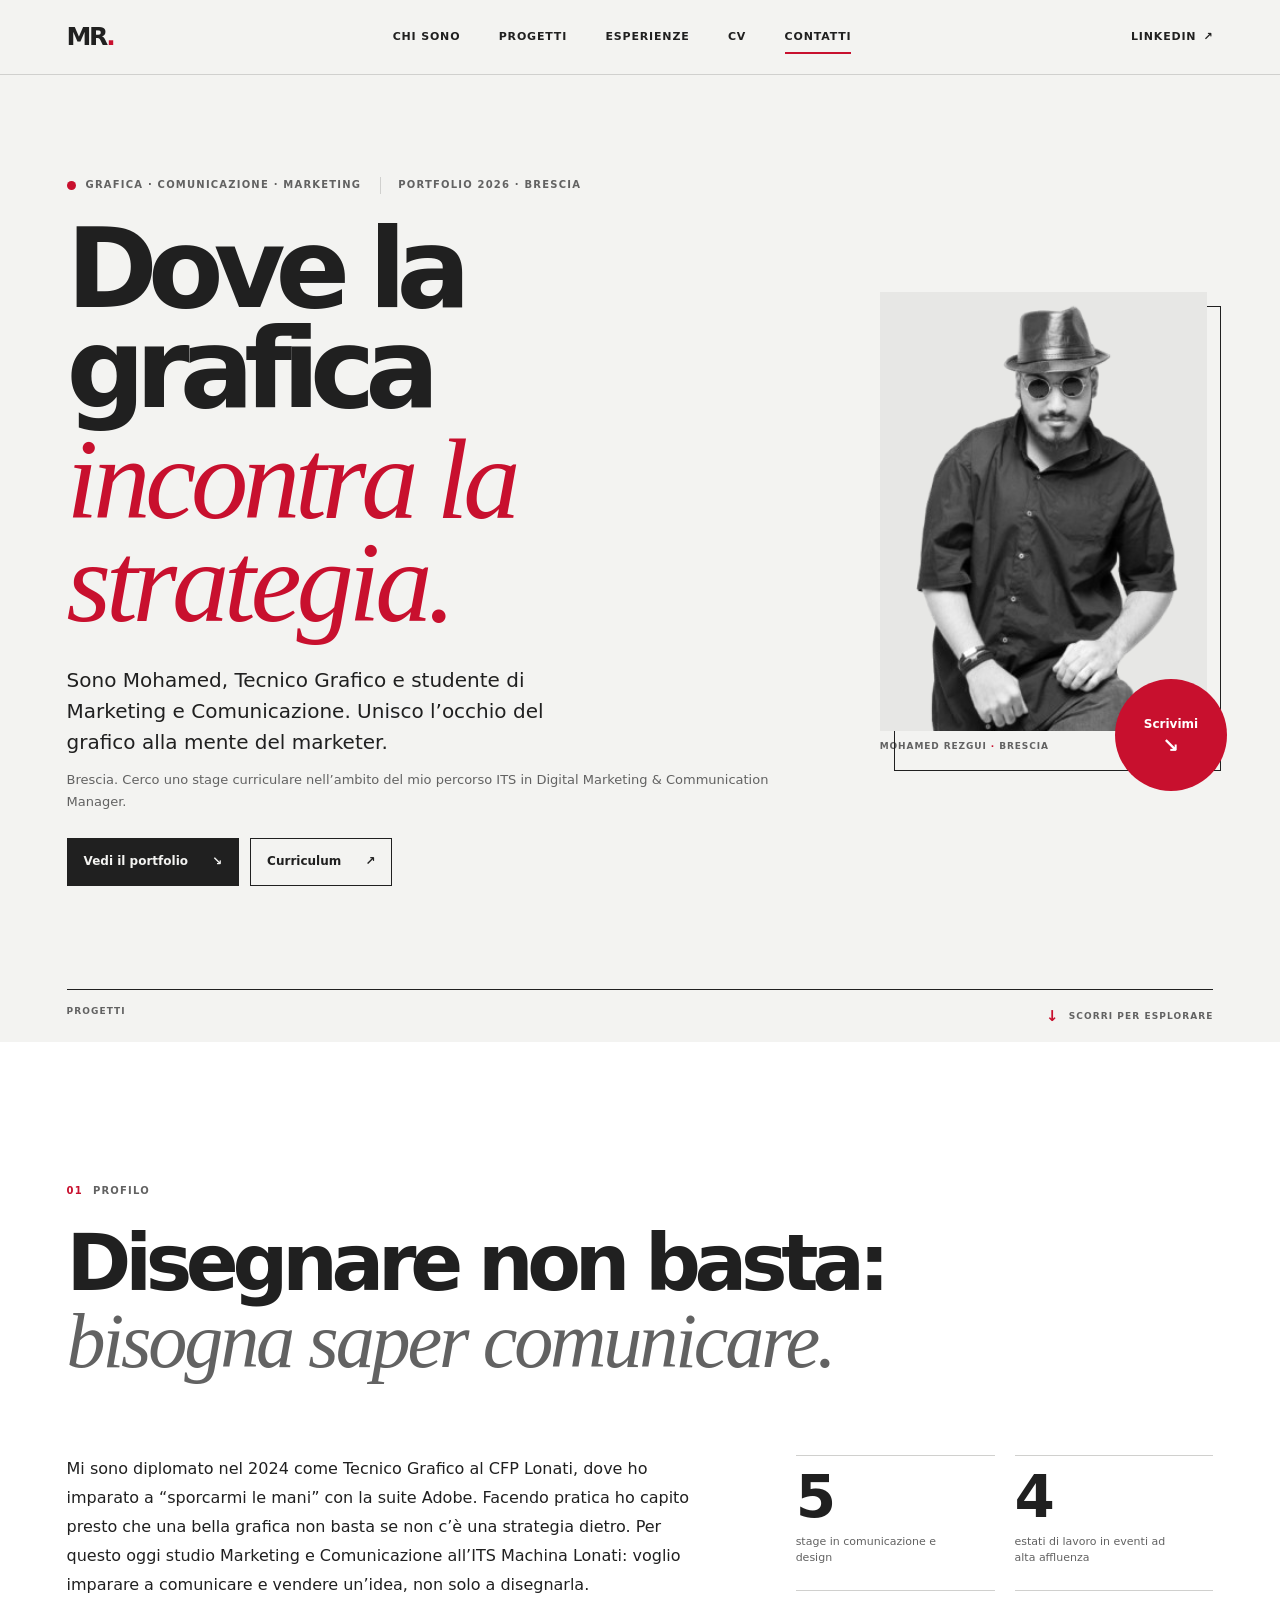
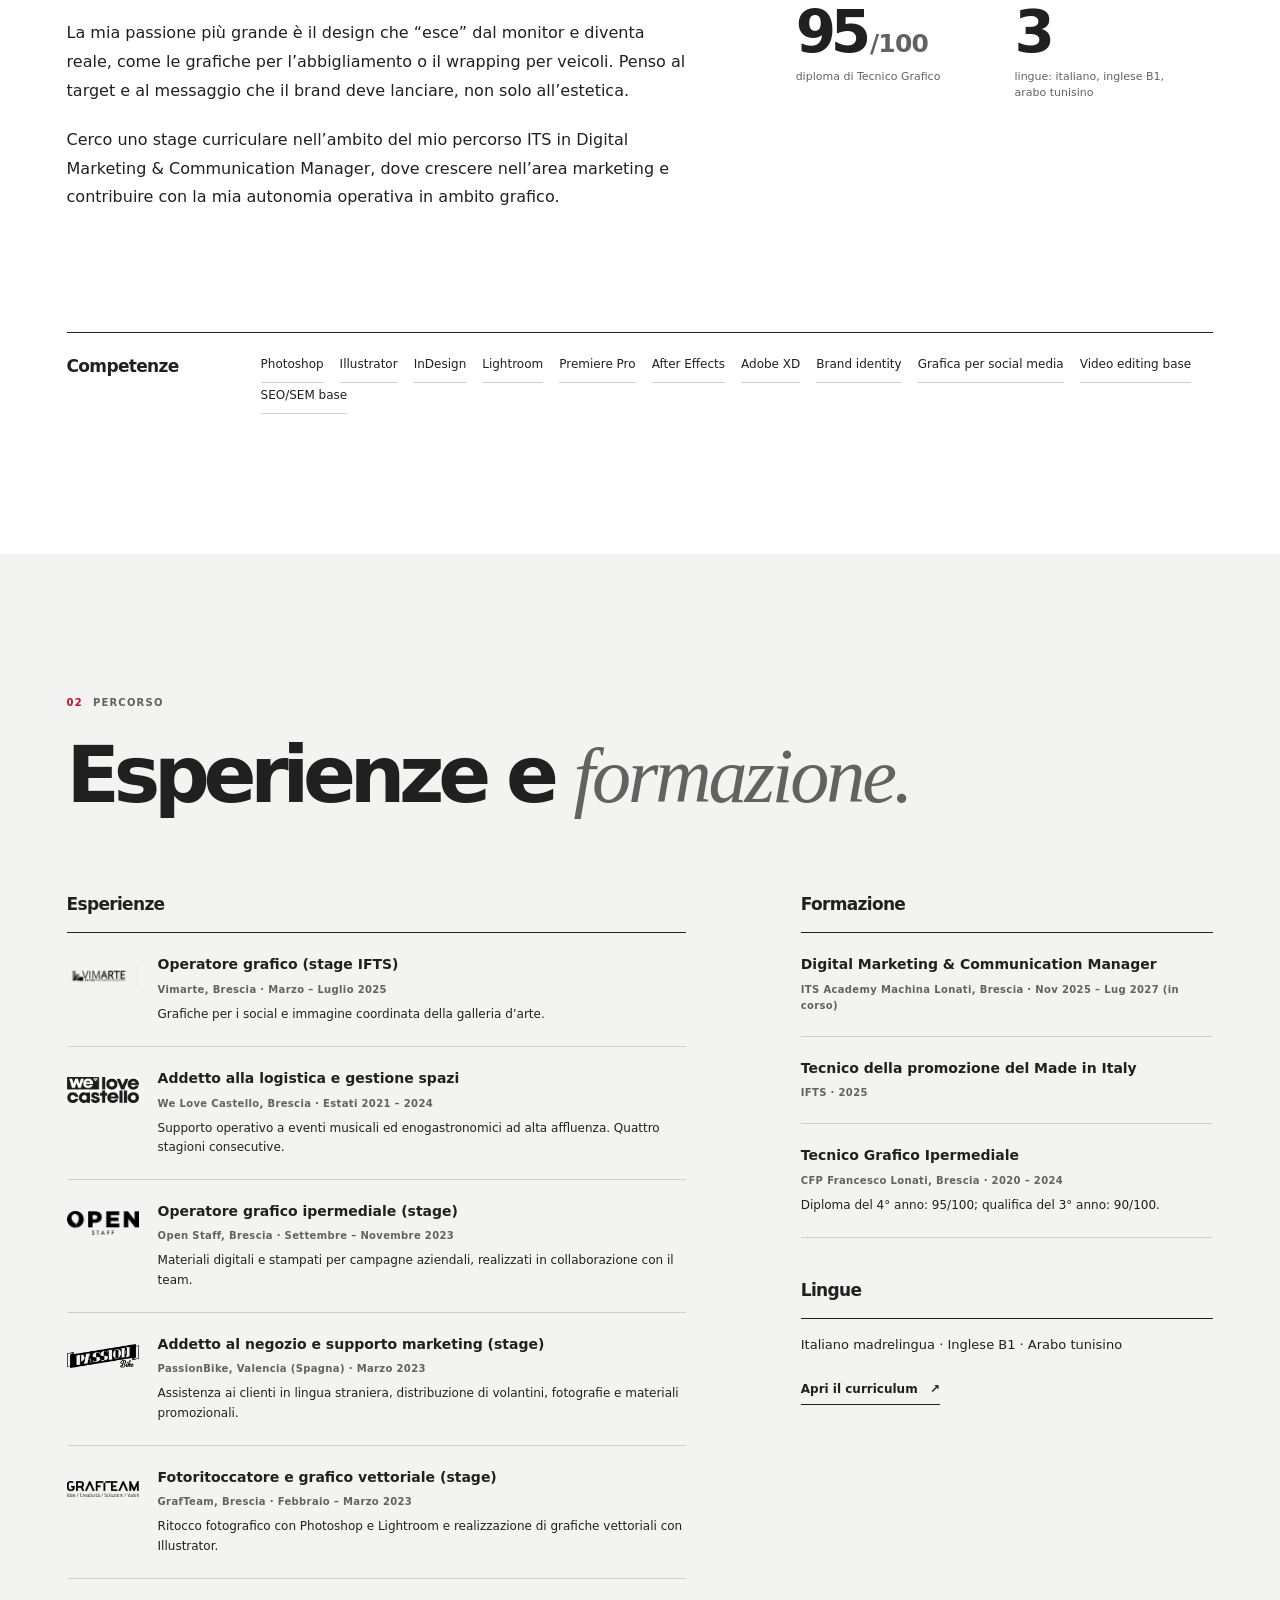
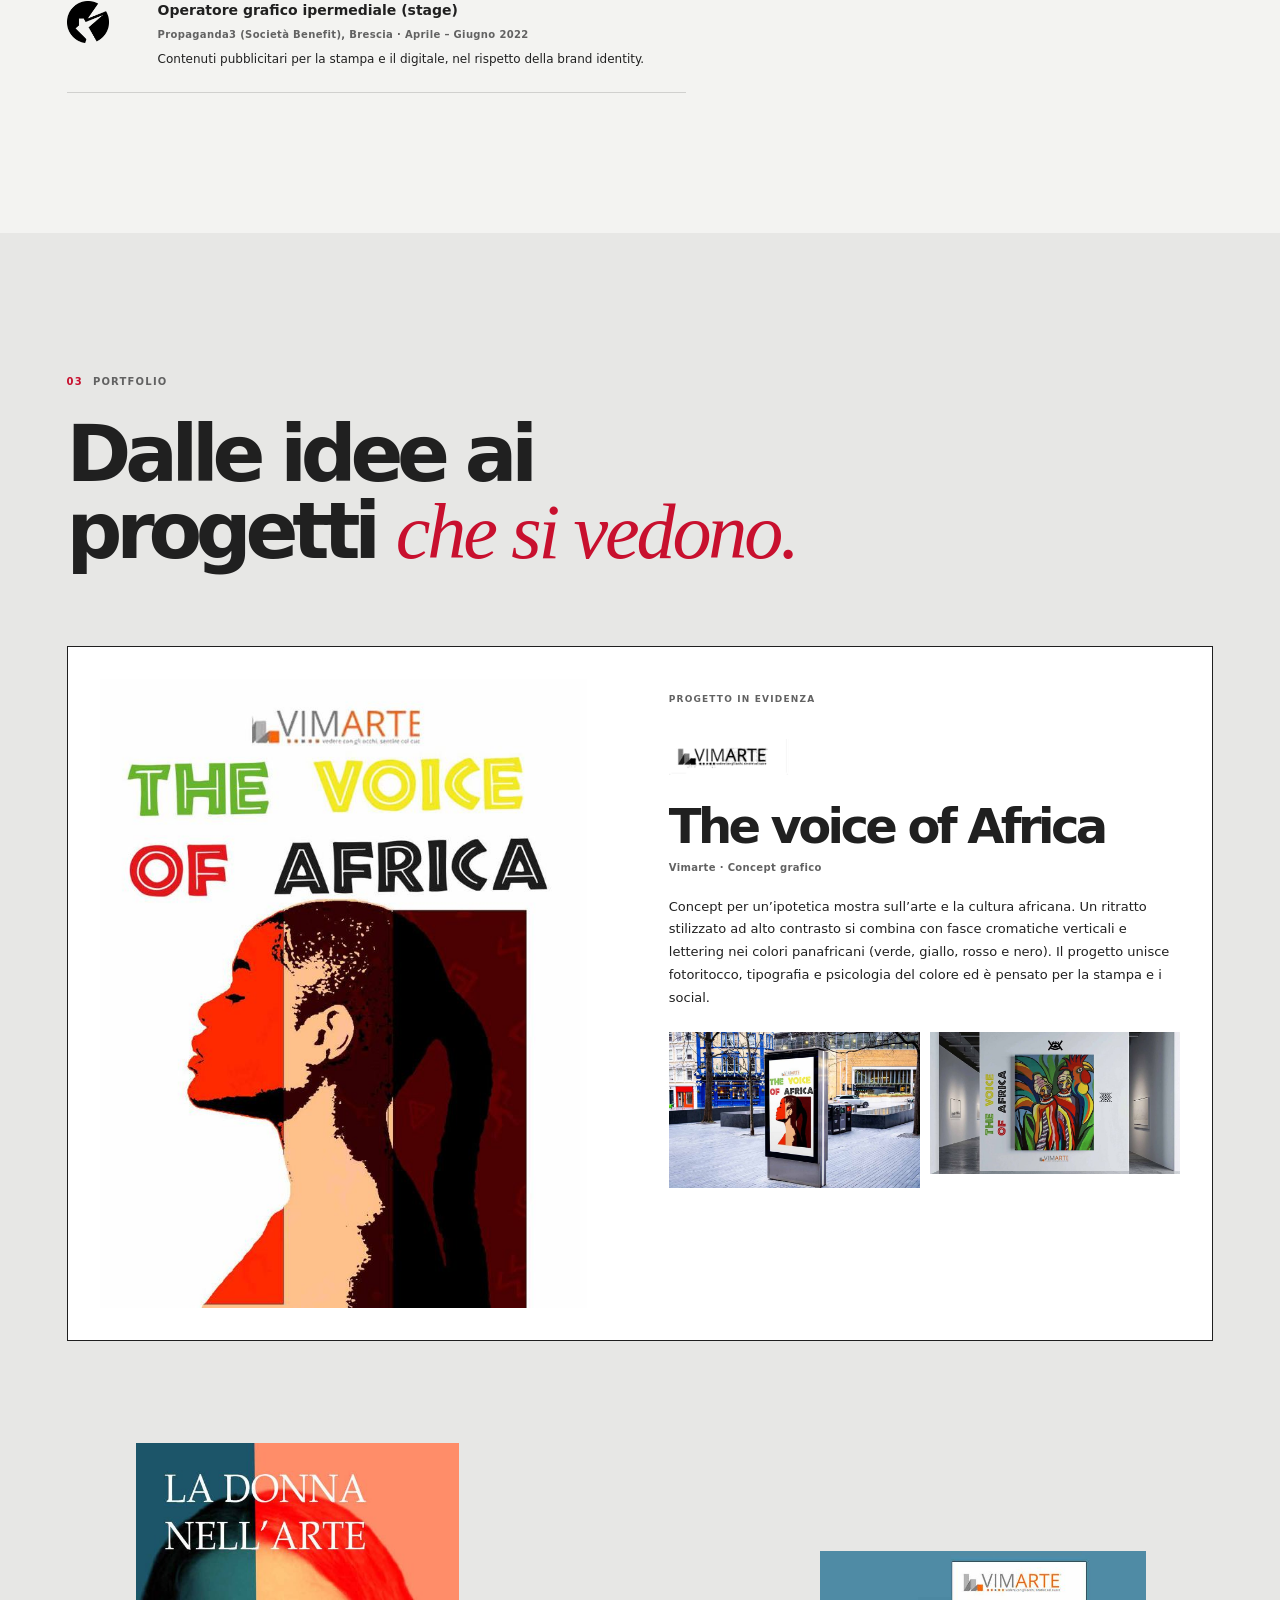
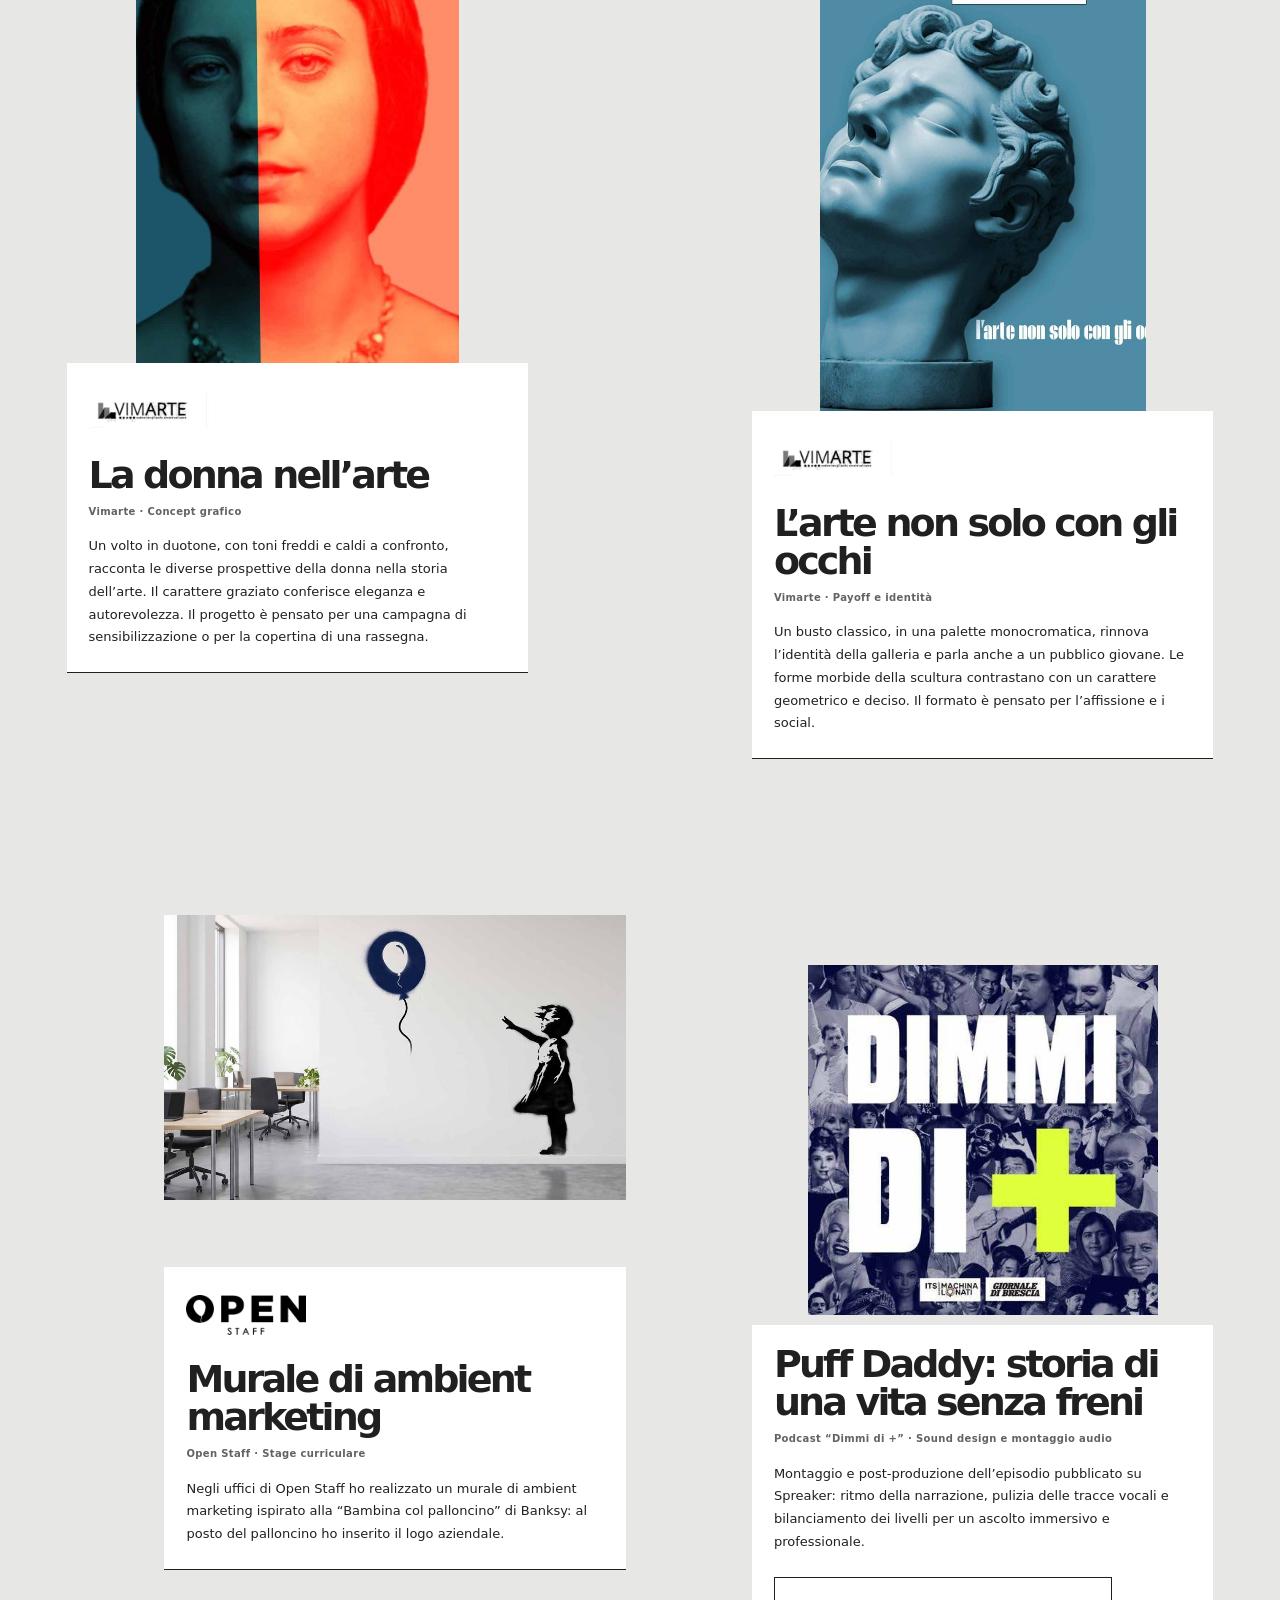
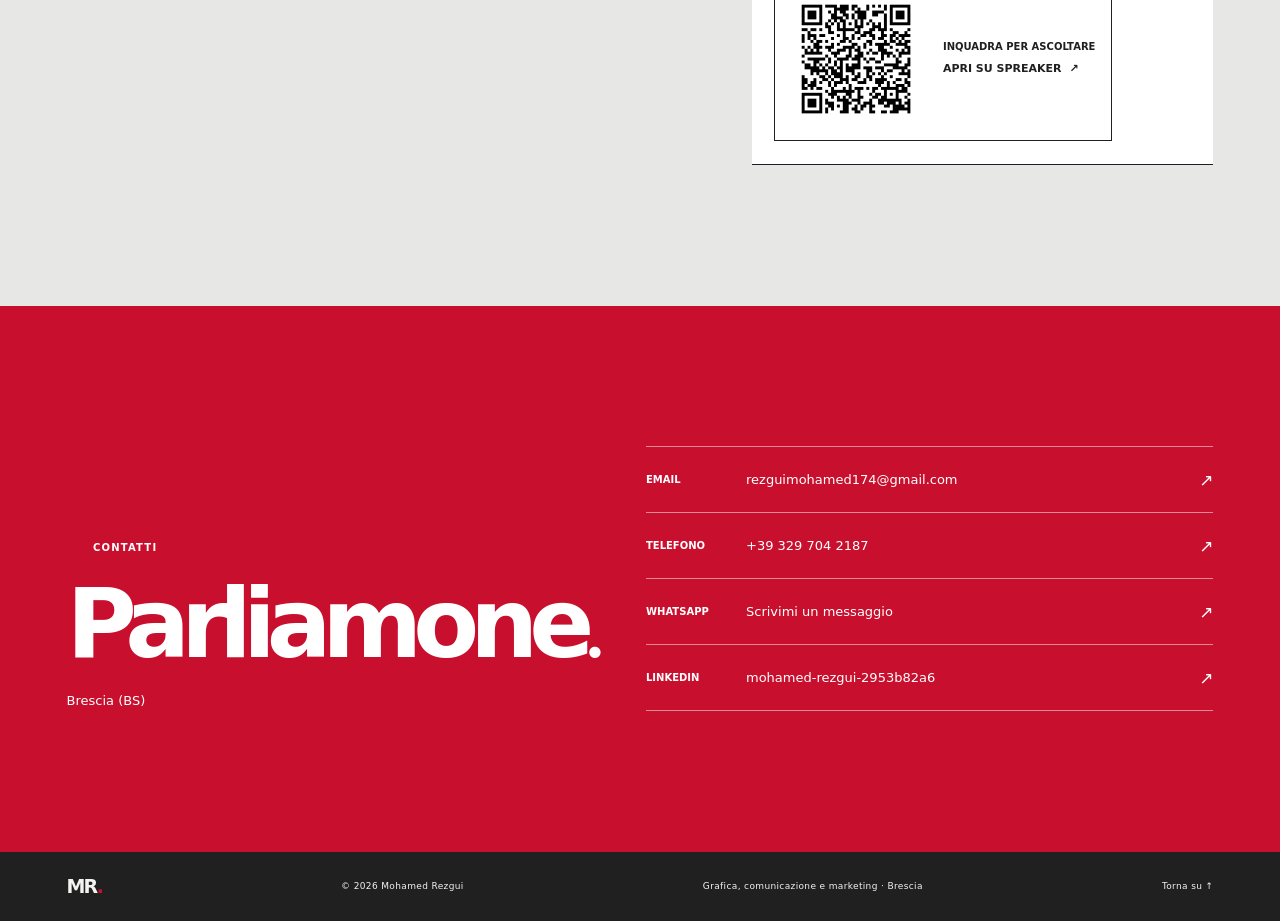
==== index.html @ 4a3e74c5 "Portfolio iniziale Co-authored-by: Copilot <223556219+Copilot@users.noreply.github.com>" ====
<!doctype html>
<html lang="it">
<head>
  <meta charset="utf-8">
  <meta name="viewport" content="width=device-width, initial-scale=1">
  <meta name="color-scheme" content="light">
  <meta name="description" content="Portfolio di Mohamed Rezgui: grafica, comunicazione e marketing. Progetti, esperienze e contatti da Brescia.">
  <meta name="theme-color" content="#f3f3f1">
  <meta property="og:type" content="website">
  <meta property="og:title" content="Mohamed Rezgui — Grafica, comunicazione e marketing">
  <meta property="og:description" content="Portfolio di Mohamed Rezgui: grafica, comunicazione e marketing. Progetti, esperienze e contatti da Brescia.">
  <title>Mohamed Rezgui — Grafica, comunicazione e marketing</title>
  <link rel="icon" type="image/svg+xml" href="assets/favicon.svg">
  <link rel="stylesheet" href="styles.css">
  <script src="main.js" defer></script>
</head>
<body>
  <a class="skip-link" href="#contenuto">Vai al contenuto</a>

  <header class="site-header">
    <div class="container header-inner">
      <a class="wordmark" href="#home" aria-label="Mohamed Rezgui, torna all'inizio">MR<span>.</span></a>
      <nav class="site-nav" id="site-nav" aria-label="Navigazione principale">
        <a href="#chi-sono">Chi sono</a>
        <a href="#progetti">Progetti</a>
        <a href="#esperienze">Esperienze</a>
        <a href="cv.html">CV</a>
        <a href="#contatti">Contatti</a>
      </nav>
      <div class="header-actions">
        <a class="header-link" href="https://www.linkedin.com/in/mohamed-rezgui-2953b82a6" target="_blank" rel="noopener noreferrer">LinkedIn <span aria-hidden="true">↗</span></a>
        <button class="icon-button menu-toggle" type="button" aria-label="Apri il menu" aria-expanded="false" aria-controls="site-nav" data-menu-toggle>
          <span aria-hidden="true" data-menu-icon>+</span>
        </button>
      </div>
    </div>
  </header>

  <main id="contenuto">
    <section class="hero section-shell" id="home" aria-labelledby="hero-title">
      <div class="container hero-grid">
        <div class="hero-copy">
          <p class="eyebrow"><span class="eyebrow-mark" aria-hidden="true"></span> Grafica · Comunicazione · Marketing <span class="eyebrow-date">Portfolio 2026 · Brescia</span></p>
          <h1 id="hero-title">Dove la grafica <span>incontra la strategia.</span></h1>
          <p class="hero-intro">Sono Mohamed, Tecnico Grafico e studente di Marketing e Comunicazione. Unisco l’occhio del grafico alla mente del marketer.</p>
          <p class="hero-location">Brescia. Cerco uno stage curriculare nell’ambito del mio percorso ITS in Digital Marketing &amp; Communication Manager.</p>
          <div class="hero-actions">
            <a class="button button-dark" href="#progetti">Vedi il portfolio <span aria-hidden="true">↘</span></a>
            <a class="button button-outline" href="cv.html">Curriculum <span aria-hidden="true">↗</span></a>
          </div>
        </div>
        <div class="portrait-wrap">
          <div class="portrait-frame">
            <img src="assets/foto.png" alt="Ritratto di Mohamed Rezgui" width="290" height="389" fetchpriority="high">
          </div>
          <a class="portrait-stamp" href="#contatti" aria-label="Vai ai contatti">
            <span class="stamp-label">Scrivimi <span aria-hidden="true">↘</span></span>
          </a>
          <span class="portrait-index">Mohamed Rezgui <span>·</span> Brescia</span>
        </div>
      </div>
      <div class="container hero-bottom">
        <span>Progetti</span>
        <span class="scroll-cue"><span aria-hidden="true">↓</span> Scorri per esplorare</span>
      </div>
    </section>

    <section class="section-shell about-section" id="chi-sono" aria-labelledby="about-title">
      <div class="container">
        <div class="section-heading">
          <p class="eyebrow"><span class="section-number">01</span> Profilo</p>
          <h2 id="about-title">Disegnare non basta:<br><span>bisogna saper comunicare.</span></h2>
        </div>
        <div class="about-grid">
          <div class="about-copy">
            <p>Mi sono diplomato nel 2024 come Tecnico Grafico al CFP Lonati, dove ho imparato a “sporcarmi le mani” con la suite Adobe. Facendo pratica ho capito presto che una bella grafica non basta se non c’è una strategia dietro. Per questo oggi studio Marketing e Comunicazione all’ITS Machina Lonati: voglio imparare a comunicare e vendere un’idea, non solo a disegnarla.</p>
            <p>La mia passione più grande è il design che “esce” dal monitor e diventa reale, come le grafiche per l’abbigliamento o il wrapping per veicoli. Penso al target e al messaggio che il brand deve lanciare, non solo all’estetica.</p>
            <p>Cerco uno stage curriculare nell’ambito del mio percorso ITS in Digital Marketing &amp; Communication Manager, dove crescere nell’area marketing e contribuire con la mia autonomia operativa in ambito grafico.</p>
          </div>
          <div class="stats-grid" aria-label="Dati in sintesi">
            <div class="stat"><span class="stat-number">5</span><p>stage in comunicazione e design</p></div>
            <div class="stat"><span class="stat-number">4</span><p>estati di lavoro in eventi ad alta affluenza</p></div>
            <div class="stat"><span class="stat-number">95<span class="stat-suffix">/100</span></span><p>diploma di Tecnico Grafico</p></div>
            <div class="stat"><span class="stat-number">3</span><p>lingue: italiano, inglese B1, arabo tunisino</p></div>
          </div>
        </div>
        <div class="skills-row">
          <h3>Competenze</h3>
          <ul class="skill-list">
            <li>Photoshop</li><li>Illustrator</li><li>InDesign</li><li>Lightroom</li><li>Premiere Pro</li><li>After Effects</li><li>Adobe XD</li><li>Brand identity</li><li>Grafica per social media</li><li>Video editing base</li><li>SEO/SEM base</li>
          </ul>
        </div>
      </div>
    </section>

    <section class="section-shell experience-section" id="esperienze" aria-labelledby="experience-title">
      <div class="container">
        <div class="section-heading">
          <p class="eyebrow"><span class="section-number">02</span> Percorso</p>
          <h2 id="experience-title">Esperienze e <span>formazione.</span></h2>
        </div>
        <div class="resume-grid">
          <div>
            <h3 class="subheading">Esperienze</h3>
            <ol class="timeline">
              <li>
                <img class="company-logo" src="assets/logo_vim.png" alt="Logo Vimarte" width="90" height="48" loading="lazy">
                <div><h4>Operatore grafico (stage IFTS)</h4><p class="timeline-meta">Vimarte, Brescia · Marzo – Luglio 2025</p><p>Grafiche per i social e immagine coordinata della galleria d’arte.</p></div>
              </li>
              <li>
                <img class="company-logo" src="assets/logo_we-love-castello.png" alt="Logo We Love Castello" width="800" height="296" loading="lazy">
                <div><h4>Addetto alla logistica e gestione spazi</h4><p class="timeline-meta">We Love Castello, Brescia · Estati 2021 – 2024</p><p>Supporto operativo a eventi musicali ed enogastronomici ad alta affluenza. Quattro stagioni consecutive.</p></div>
              </li>
              <li>
                <img class="company-logo" src="assets/logo_open.png" alt="Logo Open Staff" width="90" height="40" loading="lazy">
                <div><h4>Operatore grafico ipermediale (stage)</h4><p class="timeline-meta">Open Staff, Brescia · Settembre – Novembre 2023</p><p>Materiali digitali e stampati per campagne aziendali, realizzati in collaborazione con il team.</p></div>
              </li>
              <li>
                <img class="company-logo" src="assets/logo_passion.png" alt="Logo PassionBike" width="90" height="44" loading="lazy">
                <div><h4>Addetto al negozio e supporto marketing (stage)</h4><p class="timeline-meta">PassionBike, Valencia (Spagna) · Marzo 2023</p><p>Assistenza ai clienti in lingua straniera, distribuzione di volantini, fotografie e materiali promozionali.</p></div>
              </li>
              <li>
                <img class="company-logo" src="assets/logo_graf.png" alt="Logo GrafTeam" width="90" height="40" loading="lazy">
                <div><h4>Fotoritoccatore e grafico vettoriale (stage)</h4><p class="timeline-meta">GrafTeam, Brescia · Febbraio – Marzo 2023</p><p>Ritocco fotografico con Photoshop e Lightroom e realizzazione di grafiche vettoriali con Illustrator.</p></div>
              </li>
              <li>
                <img class="company-logo" src="assets/logo_prop.png" alt="Logo Propaganda3" width="90" height="48" loading="lazy">
                <div><h4>Operatore grafico ipermediale (stage)</h4><p class="timeline-meta">Propaganda3 (Società Benefit), Brescia · Aprile – Giugno 2022</p><p>Contenuti pubblicitari per la stampa e il digitale, nel rispetto della brand identity.</p></div>
              </li>
            </ol>
          </div>
          <div class="education-column">
            <h3 class="subheading">Formazione</h3>
            <ol class="timeline">
              <li><div><h4>Digital Marketing &amp; Communication Manager</h4><p class="timeline-meta">ITS Academy Machina Lonati, Brescia · Nov 2025 – Lug 2027 (in corso)</p></div></li>
              <li><div><h4>Tecnico della promozione del Made in Italy</h4><p class="timeline-meta">IFTS · 2025</p></div></li>
              <li><div><h4>Tecnico Grafico Ipermediale</h4><p class="timeline-meta">CFP Francesco Lonati, Brescia · 2020 – 2024</p><p>Diploma del 4° anno: 95/100; qualifica del 3° anno: 90/100.</p></div></li>
            </ol>
            <div class="languages">
              <h3 class="subheading">Lingue</h3>
              <p>Italiano madrelingua · Inglese B1 · Arabo tunisino</p>
            </div>
            <a class="text-link" href="cv.html">Apri il curriculum <span aria-hidden="true">↗</span></a>
          </div>
        </div>
      </div>
    </section>

    <section class="section-shell projects-section" id="progetti" aria-labelledby="projects-title">
      <div class="container">
        <div class="section-heading projects-heading">
          <div>
            <p class="eyebrow"><span class="section-number">03</span> Portfolio</p>
            <h2 id="projects-title">Dalle idee ai progetti <span>che si vedono.</span></h2>
          </div>
        </div>

        <article class="project project-featured">
          <div class="project-image featured-image"><img src="assets/africa.jpeg" alt="Poster The voice of Africa" width="900" height="1161" loading="lazy"></div>
          <div class="project-copy">
            <p class="project-kicker">Progetto in evidenza</p>
            <img class="company-logo project-logo" src="assets/logo_vim.png" alt="Logo Vimarte" width="90" height="48" loading="lazy">
            <h3>The voice of Africa</h3>
            <p class="project-meta">Vimarte · Concept grafico</p>
            <p>Concept per un’ipotetica mostra sull’arte e la cultura africana. Un ritratto stilizzato ad alto contrasto si combina con fasce cromatiche verticali e lettering nei colori panafricani (verde, giallo, rosso e nero). Il progetto unisce fotoritocco, tipografia e psicologia del colore ed è pensato per la stampa e i social.</p>
            <div class="project-gallery">
              <img src="assets/totem.jpeg" alt="Poster The voice of Africa su totem urbano" width="900" height="558" loading="lazy">
              <img src="assets/galleria.jpeg" alt="Mockup del poster The voice of Africa in galleria" width="900" height="507" loading="lazy">
            </div>
          </div>
        </article>

        <div class="project-grid">
          <article class="project">
            <div class="project-image"><img src="assets/donna.jpeg" alt="Poster La donna nell’arte" width="838" height="1350" loading="lazy"></div>
            <img class="company-logo project-logo" src="assets/logo_vim.png" alt="Logo Vimarte" width="90" height="48" loading="lazy">
            <h3>La donna nell’arte</h3>
            <p class="project-meta">Vimarte · Concept grafico</p>
            <p>Un volto in duotone, con toni freddi e caldi a confronto, racconta le diverse prospettive della donna nella storia dell’arte. Il carattere graziato conferisce eleganza e autorevolezza. Il progetto è pensato per una campagna di sensibilizzazione o per la copertina di una rassegna.</p>
          </article>
          <article class="project">
            <div class="project-image"><img src="assets/arte.jpeg" alt="Poster L’arte non solo con gli occhi" width="900" height="1270" loading="lazy"></div>
            <img class="company-logo project-logo" src="assets/logo_vim.png" alt="Logo Vimarte" width="90" height="48" loading="lazy">
            <h3>L’arte non solo con gli occhi</h3>
            <p class="project-meta">Vimarte · Payoff e identità</p>
            <p>Un busto classico, in una palette monocromatica, rinnova l’identità della galleria e parla anche a un pubblico giovane. Le forme morbide della scultura contrastano con un carattere geometrico e deciso. Il formato è pensato per l’affissione e i social.</p>
          </article>
          <article class="project">
            <div class="project-image"><img src="assets/murale.jpeg" alt="Murale ispirato a Banksy negli uffici Open Staff" width="900" height="555" loading="lazy"></div>
            <img class="company-logo project-logo" src="assets/logo_open.png" alt="Logo Open Staff" width="90" height="40" loading="lazy">
            <h3>Murale di ambient marketing</h3>
            <p class="project-meta">Open Staff · Stage curriculare</p>
            <p>Negli uffici di Open Staff ho realizzato un murale di ambient marketing ispirato alla “Bambina col palloncino” di Banksy: al posto del palloncino ho inserito il logo aziendale.</p>
          </article>
          <article class="project podcast-project">
            <div class="project-image project-image-square"><img src="assets/podcast.jpeg" alt="Copertina del podcast Dimmi di +" width="480" height="480" loading="lazy"></div>
            <h3>Puff Daddy: storia di una vita senza freni</h3>
            <p class="project-meta">Podcast “Dimmi di +” · Sound design e montaggio audio</p>
            <p>Montaggio e post-produzione dell’episodio pubblicato su Spreaker: ritmo della narrazione, pulizia delle tracce vocali e bilanciamento dei livelli per un ascolto immersivo e professionale.</p>
            <a class="podcast-listen" href="https://www.spreaker.com/episode/puff-daddy-storia-di-un-vita-senza-freni--72649518" target="_blank" rel="noopener noreferrer">
              <img src="assets/podcast-qr.png" alt="Codice QR per aprire l’episodio su Spreaker" width="216" height="216" loading="lazy">
              <span>Inquadra per ascoltare <strong>Apri su Spreaker <span aria-hidden="true">↗</span></strong></span>
            </a>
          </article>
        </div>
      </div>
    </section>

    <section class="section-shell contact-section" id="contatti" aria-labelledby="contact-title">
      <div class="container contact-grid">
        <div>
          <p class="eyebrow"><span class="section-number">04</span> Contatti</p>
          <h2 id="contact-title">Parliamone<span>.</span></h2>
          <p class="contact-intro">Brescia (BS)</p>
        </div>
        <div class="contact-list" aria-label="Recapiti">
          <a href="mailto:rezguimohamed174@gmail.com"><span>Email</span><strong>rezguimohamed174@gmail.com</strong><span class="contact-arrow" aria-hidden="true">↗</span></a>
          <a href="tel:+393297042187"><span>Telefono</span><strong>+39 329 704 2187</strong><span class="contact-arrow" aria-hidden="true">↗</span></a>
          <a href="https://wa.me/393297042187" target="_blank" rel="noopener noreferrer"><span>WhatsApp</span><strong>Scrivimi un messaggio</strong><span class="contact-arrow" aria-hidden="true">↗</span></a>
          <a href="https://www.linkedin.com/in/mohamed-rezgui-2953b82a6" target="_blank" rel="noopener noreferrer"><span>LinkedIn</span><strong>mohamed-rezgui-2953b82a6</strong><span class="contact-arrow" aria-hidden="true">↗</span></a>
        </div>
      </div>
    </section>
  </main>

  <footer class="site-footer">
    <div class="container footer-inner">
      <a class="wordmark" href="#home" aria-label="Torna all'inizio">MR<span>.</span></a>
      <p>© 2026 Mohamed Rezgui</p>
      <p>Grafica, comunicazione e marketing · Brescia</p>
      <a class="back-to-top" href="#home">Torna su ↑</a>
    </div>
  </footer>
</body>
</html>
---- styles.css ----
:root {
  color-scheme: light;
  --paper: #f3f3f1;
  --surface: #ffffff;
  --ink: #202020;
  --muted: #626262;
  --line: #d0d0ce;
  --accent: #c8102e;
  --accent-bg: #c8102e;
  --accent-soft: #e7e7e5;
  --paper-highlight: #ffffff;
  --serif: Georgia, "Times New Roman", serif;
  --sans: system-ui, -apple-system, BlinkMacSystemFont, "Segoe UI", sans-serif;
  --page-width: 1320px;
  --page-gutter: clamp(22px, 5.2vw, 82px);
  font-family: var(--sans);
  font-synthesis: none;
  text-rendering: optimizeLegibility;
  -webkit-font-smoothing: antialiased;
  -moz-osx-font-smoothing: grayscale;
  scroll-behavior: smooth;
  scroll-padding-top: 88px;
}

* {
  box-sizing: border-box;
}

body {
  margin: 0;
  background: var(--paper);
  color: var(--ink);
  font-size: 16px;
  line-height: 1.65;
}

img {
  display: block;
  max-width: 100%;
}

a {
  color: inherit;
}

button,
a {
  -webkit-tap-highlight-color: transparent;
}

button {
  color: inherit;
  font: inherit;
}

::selection {
  background: var(--accent-bg);
  color: #ffffff;
}

.container {
  width: min(100% - var(--page-gutter) * 2, var(--page-width));
  margin-inline: auto;
}

.skip-link {
  position: fixed;
  z-index: 20;
  top: 10px;
  left: 10px;
  padding: 10px 16px;
  transform: translateY(-160%);
  background: var(--ink);
  color: var(--paper);
}

.skip-link:focus {
  transform: translateY(0);
}

.site-header {
  position: sticky;
  z-index: 10;
  top: 0;
  border-bottom: 1px solid var(--line);
  background: var(--paper);
}

.header-inner {
  display: flex;
  min-height: 74px;
  align-items: center;
  justify-content: space-between;
  gap: 30px;
}

.wordmark {
  flex: 0 0 auto;
  font-family: var(--sans);
  font-size: 25px;
  font-weight: 700;
  letter-spacing: -0.1em;
  text-decoration: none;
}

.wordmark span {
  color: var(--accent);
}

.site-nav,
.header-actions {
  display: flex;
  align-items: center;
}

.site-nav {
  gap: clamp(20px, 3vw, 44px);
}

.site-nav a,
.header-link {
  font-size: 11px;
  font-weight: 700;
  letter-spacing: 0.075em;
  text-decoration: none;
  text-transform: uppercase;
}

.site-nav a {
  position: relative;
  padding-block: 9px;
}

.site-nav a::after {
  position: absolute;
  right: 0;
  bottom: 1px;
  left: 0;
  height: 2px;
  transform: scaleX(0);
  transform-origin: left;
  background: var(--accent);
  content: "";
  transition: transform 180ms ease;
}

.site-nav a:hover::after,
.site-nav a:focus-visible::after,
.site-nav a[aria-current="location"]::after {
  transform: scaleX(1);
}

.header-actions {
  gap: 17px;
}

.header-link {
  display: inline-flex;
  align-items: center;
  gap: 7px;
}

.icon-button {
  display: grid;
  width: 40px;
  height: 40px;
  place-items: center;
  border: 1px solid var(--ink);
  border-radius: 50%;
  background: transparent;
  cursor: pointer;
  transition: background-color 160ms ease, color 160ms ease;
}

.icon-button:hover {
  background: var(--ink);
  color: var(--paper);
}

.menu-toggle {
  display: none;
  font-size: 21px;
}

.hero {
  position: relative;
  padding-top: clamp(62px, 8vw, 116px);
  background: var(--paper);
}

.hero-grid {
  display: grid;
  min-height: 520px;
  grid-template-columns: minmax(0, 1.45fr) minmax(280px, 0.65fr);
  align-items: center;
  gap: clamp(38px, 7vw, 102px);
}

.hero-copy {
  position: relative;
  z-index: 1;
}

.eyebrow {
  display: flex;
  flex-wrap: wrap;
  align-items: center;
  gap: 10px;
  margin: 0 0 25px;
  color: var(--muted);
  font-size: 10px;
  font-weight: 700;
  letter-spacing: 0.12em;
  text-transform: uppercase;
}

.eyebrow-mark {
  width: 9px;
  height: 9px;
  flex: 0 0 auto;
  border-radius: 50%;
  background: var(--accent);
}

.eyebrow-date {
  margin-left: 9px;
  padding-left: 17px;
  border-left: 1px solid var(--line);
}

.hero h1 {
  max-width: 900px;
  margin: 0;
  font-size: clamp(54px, 8.6vw, 120px);
  font-weight: 700;
  letter-spacing: -0.09em;
  line-height: 0.91;
}

.hero h1 span {
  display: block;
  margin-top: 0.08em;
  color: var(--accent);
  font-family: var(--serif);
  font-size: 1.04em;
  font-weight: 400;
  font-style: italic;
  letter-spacing: -0.045em;
  line-height: 0.9;
}

.hero-intro {
  max-width: 540px;
  margin: 31px 0 0;
  font-size: clamp(17px, 1.7vw, 20px);
  line-height: 1.55;
}

.hero-location {
  margin: 11px 0 0;
  color: var(--muted);
  font-size: 13px;
}

.hero-actions {
  display: flex;
  flex-wrap: wrap;
  gap: 11px;
  margin-top: 26px;
}

.button {
  display: inline-flex;
  min-height: 48px;
  align-items: center;
  justify-content: center;
  gap: 24px;
  padding: 11px 16px;
  border: 1px solid var(--ink);
  font-size: 12px;
  font-weight: 700;
  text-decoration: none;
  transition: background-color 150ms ease, color 150ms ease;
}

.button-dark {
  background: var(--ink);
  color: var(--paper);
}

.button-dark:hover {
  border-color: var(--accent);
  background: var(--accent);
  color: var(--paper);
}

.button-outline {
  background: transparent;
}

.button-outline:hover {
  background: var(--accent-soft);
  color: var(--ink);
}

.hero-note {
  display: flex;
  flex-wrap: wrap;
  gap: 16px;
  margin: 31px 0 0;
  color: var(--muted);
  font-size: 9px;
  font-weight: 700;
  letter-spacing: 0.12em;
  text-transform: uppercase;
}

.hero-note span + span::before {
  margin-right: 16px;
  color: var(--accent);
  content: "/";
}

.portrait-wrap {
  position: relative;
  width: min(100%, 350px);
  justify-self: center;
  margin-right: 13px;
  margin-bottom: 15px;
}

.portrait-wrap::before {
  position: absolute;
  z-index: 0;
  inset: 14px -14px -14px 14px;
  border: 1px solid var(--ink);
  content: "";
}

.portrait-frame {
  position: relative;
  z-index: 1;
  aspect-ratio: 290 / 389;
  background: var(--accent-soft);
}

.portrait-frame img {
  width: 100%;
  height: auto;
  object-fit: contain;
}

.portrait-stamp {
  position: absolute;
  z-index: 2;
  right: -20px;
  bottom: -34px;
  display: grid;
  width: 112px;
  height: 112px;
  place-items: center;
  border-radius: 50%;
  background: var(--accent-bg);
  color: #ffffff;
  text-decoration: none;
  transition: transform 180ms ease;
}

.portrait-stamp:hover {
  transform: rotate(-8deg);
}

.stamp-label {
  display: grid;
  gap: 0;
  font-size: 12px;
  font-weight: 700;
  text-align: center;
}

.stamp-label span {
  font-size: 20px;
  line-height: 1;
}

.portrait-index {
  margin-top: 12px;
  color: var(--muted);
  font-size: 9px;
  font-weight: 700;
  letter-spacing: 0.1em;
  text-align: right;
  text-transform: uppercase;
}

.portrait-index span {
  color: var(--accent);
}

.hero-bottom {
  display: flex;
  justify-content: space-between;
  margin-top: clamp(64px, 8vw, 105px);
  padding-block: 14px;
  border-top: 1px solid var(--ink);
  color: var(--muted);
  font-size: 9px;
  font-weight: 700;
  letter-spacing: 0.12em;
  text-transform: uppercase;
}

.scroll-cue {
  display: flex;
  align-items: center;
  gap: 9px;
}

.scroll-cue span {
  color: var(--accent);
  font-size: 15px;
}

.about-section,
.experience-section,
.projects-section,
.contact-section {
  padding-block: clamp(84px, 11vw, 150px);
}

.about-section {
  background: var(--surface);
}

.section-heading {
  max-width: 940px;
  margin-bottom: clamp(38px, 6vw, 76px);
}

.section-number {
  color: var(--accent);
}

.section-heading h2 {
  max-width: 960px;
  margin: 0;
  font-size: clamp(40px, 6.1vw, 82px);
  font-weight: 700;
  letter-spacing: -0.08em;
  line-height: 0.99;
}

.section-heading h2 span {
  color: var(--muted);
  font-family: var(--serif);
  font-weight: 400;
  font-style: italic;
  letter-spacing: -0.04em;
}

.about-grid {
  display: grid;
  grid-template-columns: minmax(0, 1.2fr) minmax(300px, 0.8fr);
  gap: clamp(44px, 8vw, 118px);
}

.about-copy {
  max-width: 670px;
  font-size: 16px;
  line-height: 1.8;
}

.about-copy p {
  margin: 0 0 20px;
}

.stats-grid {
  display: grid;
  grid-template-columns: repeat(2, minmax(0, 1fr));
  align-content: start;
  gap: 24px 20px;
}

.stat {
  min-height: 110px;
  padding-top: 12px;
  border-top: 1px solid var(--line);
}

.stat-number {
  display: block;
  font-size: clamp(38px, 5vw, 58px);
  font-weight: 700;
  letter-spacing: -0.09em;
  line-height: 1;
}

.stat-suffix {
  margin-left: 4px;
  color: var(--muted);
  font-size: 0.43em;
  letter-spacing: -0.03em;
}

.stat p {
  max-width: 170px;
  margin: 8px 0 0;
  color: var(--muted);
  font-size: 11px;
  line-height: 1.45;
}

.skills-row {
  display: grid;
  grid-template-columns: 170px minmax(0, 1fr);
  gap: 24px;
  margin-top: clamp(54px, 8vw, 100px);
  padding-top: 19px;
  border-top: 1px solid var(--ink);
}

.skills-row h3,
.subheading {
  margin: 0;
  font-size: 17px;
  font-weight: 700;
  letter-spacing: -0.04em;
}

.skill-list {
  display: flex;
  flex-wrap: wrap;
  gap: 0 16px;
  margin: 0;
  padding: 0;
  list-style: none;
}

.skill-list li {
  padding-block: 3px 7px;
  border-bottom: 1px solid var(--line);
  font-size: 12px;
}

.resume-grid {
  display: grid;
  grid-template-columns: minmax(0, 1.2fr) minmax(290px, 0.8fr);
  gap: clamp(52px, 9vw, 128px);
}

.subheading {
  padding-bottom: 14px;
  border-bottom: 1px solid var(--ink);
}

.timeline {
  display: grid;
  margin: 0;
  padding: 0;
  list-style: none;
}

.timeline li {
  display: grid;
  grid-template-columns: 72px minmax(0, 1fr);
  align-items: start;
  gap: 19px;
  padding: 22px 0;
  border-bottom: 1px solid var(--line);
}

.company-logo {
  width: 72px;
  height: 42px;
  object-fit: contain;
  object-position: left center;
}

.timeline h4 {
  margin: 0;
  font-size: 14px;
  font-weight: 700;
  line-height: 1.4;
}

.timeline p {
  margin: 7px 0 0;
  font-size: 12px;
  line-height: 1.6;
}

.timeline .timeline-meta,
.project-meta {
  color: var(--muted);
  font-size: 10px;
  font-weight: 600;
  letter-spacing: 0.035em;
}

.education-column .timeline li {
  grid-template-columns: minmax(0, 1fr);
}

.education-column .timeline li::before {
  display: none;
}

.languages {
  margin-top: 38px;
}

.languages p {
  margin: 15px 0 0;
  font-size: 13px;
}

.text-link {
  display: inline-flex;
  align-items: center;
  gap: 12px;
  margin-top: 24px;
  padding-bottom: 5px;
  border-bottom: 1px solid var(--ink);
  font-size: 12px;
  font-weight: 700;
  text-decoration: none;
}

.projects-section {
  background: var(--accent-soft);
}

.projects-section .section-heading {
  display: flex;
  justify-content: space-between;
}

.projects-section .section-heading h2 {
  max-width: 780px;
}

.projects-section .section-heading h2 span {
  color: var(--accent);
}

.project {
  min-width: 0;
}

.project-featured {
  display: grid;
  grid-template-columns: minmax(0, 1fr) minmax(0, 1.05fr);
  align-items: start;
  gap: clamp(32px, 6.4vw, 90px);
  padding: clamp(18px, 2.5vw, 34px);
  border: 1px solid var(--ink);
  background: var(--surface);
}

.project-image {
  position: relative;
  background: var(--accent-soft);
}

.project-image img {
  width: 100%;
  height: 100%;
  object-fit: contain;
  transition: transform 300ms cubic-bezier(0.2, 0.65, 0.3, 1);
}

.project:hover .project-image img {
  transform: none;
}

.featured-image {
  min-height: 500px;
  background: var(--accent-bg);
}

.featured-image img {
  object-position: center;
}

.project-copy {
  padding-top: 13px;
}

.project-kicker {
  display: flex;
  align-items: center;
  gap: 13px;
  margin: 0 0 22px;
  color: var(--muted);
  font-size: 9px;
  font-weight: 700;
  letter-spacing: 0.13em;
  text-transform: uppercase;
}

.project .company-logo.project-logo {
  width: 120px;
  height: 56px;
  margin: 0 0 17px;
  object-position: left center;
}

.project h3 {
  max-width: 650px;
  margin: 0;
  font-size: clamp(29px, 4vw, 48px);
  font-weight: 700;
  letter-spacing: -0.075em;
  line-height: 1;
}

.project-copy > p:not(.project-kicker):not(.project-meta),
.project-grid article > p:not(.project-kicker):not(.project-meta) {
  font-size: 13px;
  line-height: 1.75;
}

.project-copy > p:not(.project-kicker):not(.project-meta) {
  max-width: 600px;
  margin: 19px 0 23px;
}

.project-gallery {
  display: grid;
  grid-template-columns: repeat(2, minmax(0, 1fr));
  gap: 10px;
}

.project-gallery img {
  width: 100%;
  height: auto;
  align-self: start;
  object-fit: contain;
}

.project-grid {
  display: grid;
  grid-template-columns: repeat(12, minmax(0, 1fr));
  align-items: start;
  gap: clamp(52px, 7vw, 88px) 28px;
  padding-top: clamp(58px, 8vw, 112px);
}

.project-grid .project:nth-child(1) {
  grid-column: 1 / span 5;
}

.project-grid .project:nth-child(2) {
  grid-column: 8 / span 5;
  margin-top: 108px;
}

.project-grid .project:nth-child(3) {
  grid-column: 2 / span 5;
}

.project-grid .project:nth-child(4) {
  grid-column: 8 / span 5;
  margin-top: 108px;
}

.project-grid .project {
  padding-bottom: 23px;
  border-bottom: 1px solid var(--ink);
  background: var(--surface);
}

.project-grid .project > :not(.project-image) {
  margin-right: 22px;
  margin-left: 22px;
}

.project-grid .project-image {
  height: clamp(290px, 42vw, 520px);
  margin-bottom: 20px;
}

.project-grid .project:nth-child(2) .project-image {
  height: clamp(290px, 38vw, 460px);
}

.project-grid .project:nth-child(3) .project-image {
  height: clamp(260px, 35vw, 420px);
}

.project-grid .project:nth-child(4) .project-image {
  height: clamp(245px, 31vw, 370px);
}

.project-grid .project-image-square {
  display: grid;
  place-items: center;
  background: var(--accent-soft);
}

.project-grid .project-image-square img {
  width: min(100%, 350px);
  height: auto;
}

.project-grid .project h3 {
  font-size: clamp(25px, 3vw, 38px);
}

.project-grid article > p:not(.project-kicker):not(.project-meta) {
  margin: 15px 22px 0;
}

.contact-section {
  background: var(--accent-bg);
  color: #ffffff;
}

.contact-grid {
  display: grid;
  grid-template-columns: minmax(0, 0.9fr) minmax(340px, 1.1fr);
  align-items: end;
  gap: clamp(42px, 9vw, 130px);
}

.contact-grid .eyebrow,
.contact-list a > span:first-child {
  color: #ffffff;
}

.contact-grid h2 {
  margin: 0;
  font-size: clamp(64px, 7.5vw, 112px);
  font-weight: 700;
  letter-spacing: -0.095em;
  line-height: 0.9;
}

.contact-grid h2 span {
  color: var(--paper-highlight);
  font-family: var(--serif);
  font-weight: 400;
  font-style: italic;
}

.contact-intro {
  margin: 21px 0 0;
  font-size: 13px;
}

.contact-list {
  border-top: 1px solid rgb(255 255 255 / 50%);
}

.contact-list a {
  display: grid;
  grid-template-columns: 86px minmax(0, 1fr) 22px;
  align-items: center;
  gap: 14px;
  min-height: 66px;
  border-bottom: 1px solid rgb(255 255 255 / 50%);
  text-decoration: none;
}

.contact-list a > span:first-child {
  font-size: 10px;
  font-weight: 700;
  text-transform: uppercase;
}

.contact-list strong {
  overflow-wrap: anywhere;
  font-size: 13px;
  font-weight: 500;
}

.contact-arrow {
  justify-self: end;
  font-size: 17px;
  transition: transform 150ms ease;
}

.contact-list a:hover .contact-arrow {
  transform: translate(3px, -3px);
}

.site-footer {
  padding-block: 19px;
  background: var(--ink);
  color: var(--paper);
}

.footer-inner {
  display: flex;
  flex-wrap: wrap;
  align-items: center;
  justify-content: space-between;
  gap: 12px 22px;
}

.footer-inner p,
.back-to-top {
  margin: 0;
  color: var(--paper);
  font-size: 9px;
  letter-spacing: 0.04em;
  text-decoration: none;
}

.footer-inner .wordmark {
  color: var(--paper);
  font-size: 19px;
}

:focus-visible {
  outline: 3px solid var(--accent);
  outline-offset: 4px;
}

@media (max-width: 900px) {
  .hero-grid {
    grid-template-columns: minmax(0, 1.2fr) minmax(230px, 0.75fr);
    gap: 42px;
  }

  .hero h1 {
    font-size: clamp(55px, 9vw, 83px);
  }

  .portrait-stamp {
    right: -20px;
    bottom: -30px;
    width: 96px;
    height: 96px;
  }

  .about-grid,
  .resume-grid {
    grid-template-columns: minmax(0, 1fr);
  }

  .stats-grid {
    grid-template-columns: repeat(4, minmax(0, 1fr));
  }

  .stat {
    min-height: 118px;
  }

  .stat-number {
    font-size: 42px;
  }

  .contact-grid {
    grid-template-columns: minmax(0, 1fr) minmax(320px, 1fr);
    gap: 38px;
  }
}

@media (max-width: 760px) {
  :root {
    scroll-padding-top: 72px;
  }

  .header-inner {
    min-height: 64px;
    gap: 12px;
  }

  .header-actions {
    gap: 9px;
  }

  .header-link {
    display: none;
  }

  .menu-toggle {
    display: grid;
  }

  .site-nav {
    position: absolute;
    top: 63px;
    right: 0;
    left: 0;
    display: none;
    align-items: stretch;
    gap: 0;
    padding: 9px var(--page-gutter) 16px;
    border-bottom: 1px solid var(--line);
    background: var(--paper);
  }

  .site-nav.is-open {
    display: grid;
  }

  .site-nav a {
    padding-block: 12px;
    border-bottom: 1px solid var(--line);
  }

  .site-nav a::after {
    display: none;
  }

  .contact-grid {
    grid-template-columns: minmax(0, 1fr);
  }
}

@media (max-width: 680px) {
  :root {
    --page-gutter: 22px;
  }

  .project-gallery {
    grid-template-columns: minmax(0, 1fr);
  }

  .hero {
    padding-top: 57px;
  }

  .hero-grid {
    grid-template-columns: minmax(0, 1fr);
    gap: 40px;
  }

  .hero h1 {
    font-size: clamp(54px, 14vw, 82px);
  }

  .hero-intro {
    margin-top: 23px;
    font-size: 17px;
  }

  .portrait-wrap {
    width: min(77%, 310px);
    justify-self: center;
    margin-right: 7px;
  }

  .portrait-stamp {
    right: -18px;
    bottom: -30px;
  }

  .hero-bottom {
    margin-top: 65px;
  }

  .section-heading h2 {
    font-size: clamp(39px, 11.5vw, 63px);
  }

  .about-grid {
    gap: 27px;
  }

  .about-copy {
    font-size: 15px;
  }

  .stats-grid {
    grid-template-columns: repeat(2, minmax(0, 1fr));
  }

  .stat {
    min-height: 94px;
  }

  .stat-number {
    font-size: 40px;
  }

  .skills-row {
    grid-template-columns: minmax(0, 1fr);
    gap: 13px;
  }

  .resume-grid {
    gap: 50px;
  }

  .timeline li {
    grid-template-columns: 58px minmax(0, 1fr);
    gap: 12px;
  }

  .company-logo {
    width: 58px;
    height: 36px;
  }

  .education-column .timeline li {
    grid-template-columns: minmax(0, 1fr);
  }

  .projects-section .section-heading {
    display: block;
  }

  .project-featured {
    grid-template-columns: minmax(0, 1fr);
    gap: 28px;
  }

  .featured-image {
    min-height: 0;
    aspect-ratio: 0.82;
  }

  .project-copy {
    padding-top: 0;
  }

  .project-grid {
    grid-template-columns: minmax(0, 1fr);
    gap: 56px;
  }

  .project-grid .project:nth-child(n) {
    grid-column: 1;
    margin-top: 0;
  }

  .project-grid .project:nth-child(even) {
    width: 91%;
    justify-self: end;
  }

  .project-grid .project > :not(.project-image) {
    margin-right: 16px;
    margin-left: 16px;
  }

  .project-grid article > p:not(.project-kicker):not(.project-meta) {
    margin: 15px 16px 0;
  }

  .project-grid .project-image,
  .project-grid .project:nth-child(2) .project-image,
  .project-grid .project:nth-child(3) .project-image,
  .project-grid .project:nth-child(4) .project-image {
    height: min(108vw, 420px);
  }

  .contact-grid {
    grid-template-columns: minmax(0, 1fr);
    gap: 36px;
  }

  .contact-grid h2 {
    font-size: clamp(48px, 16vw, 86px);
  }

  .contact-list a {
    grid-template-columns: 72px minmax(0, 1fr) 18px;
    gap: 9px;
    min-height: 60px;
  }

  .contact-list strong {
    font-size: 11px;
  }

  .footer-inner {
    justify-content: flex-start;
  }

  .footer-inner p:nth-of-type(2) {
    flex-basis: 100%;
    order: 1;
  }

  .back-to-top {
    margin-left: auto;
  }
}

@media (min-width: 761px) and (max-width: 1100px) {
  .contact-grid h2 {
    font-size: clamp(48px, 7vw, 76px);
  }
}

@media (prefers-reduced-motion: reduce) {
  *,
  *::before,
  *::after {
    scroll-behavior: auto !important;
    transition-duration: 0.01ms !important;
  }
}

.podcast-listen {
  display: flex;
  width: fit-content;
  max-width: 100%;
  align-items: center;
  gap: 15px;
  margin-top: 23px;
  padding: 9px 16px 9px 9px;
  border: 1px solid var(--ink);
  background: var(--surface);
  color: var(--ink);
  font-size: 10px;
  font-weight: 700;
  text-decoration: none;
  text-transform: uppercase;
  transition: background-color 150ms ease;
}

.podcast-listen:hover {
  background: var(--accent-soft);
}

.podcast-listen img {
  width: 144px;
  height: 144px;
  flex: 0 0 auto;
  background: #fff;
}

.podcast-listen > span {
  display: grid;
  gap: 5px;
}

.podcast-listen strong {
  font-size: 11px;
}

.podcast-listen strong span {
  margin-left: 4px;
}

.cv-intro {
  padding-top: clamp(62px, 8vw, 116px);
}

.cv-intro-grid {
  display: grid;
  grid-template-columns: minmax(0, 1.35fr) minmax(260px, 0.65fr);
  align-items: center;
  gap: clamp(48px, 9vw, 130px);
}

.cv-intro-copy h1 {
  margin: 0;
  font-size: clamp(62px, 10vw, 132px);
  font-weight: 700;
  letter-spacing: -0.095em;
  line-height: 0.88;
}

.cv-intro-copy h1 span {
  display: block;
  color: var(--accent);
  font-family: var(--serif);
  font-weight: 400;
  font-style: italic;
  letter-spacing: -0.05em;
}

.cv-role {
  margin: 26px 0 0;
  font-size: clamp(15px, 2vw, 20px);
  font-weight: 700;
}

.cv-summary {
  max-width: 590px;
  margin: 13px 0 0;
  color: var(--muted);
  font-size: 14px;
  line-height: 1.75;
}

.cv-intro-links {
  display: flex;
  flex-wrap: wrap;
  align-items: center;
  gap: 20px;
  margin-top: 25px;
}

.cv-intro-links .text-link {
  margin-top: 0;
}

.cv-portrait {
  position: relative;
  width: min(100%, 300px);
  justify-self: center;
  margin: 0 12px 12px 0;
}

.cv-portrait::before {
  position: absolute;
  z-index: 0;
  inset: 12px -12px -12px 12px;
  border: 1px solid var(--ink);
  content: "";
}

.cv-portrait img {
  position: relative;
  z-index: 1;
  width: 100%;
  height: auto;
  object-fit: contain;
}

.cv-portrait > span {
  display: block;
  margin-top: 12px;
  font-size: 9px;
  font-weight: 700;
  letter-spacing: 0.1em;
  text-align: right;
}

.cv-portrait > span span {
  color: var(--accent);
}

.cv-rule {
  display: flex;
  justify-content: space-between;
  gap: 16px;
  margin-top: clamp(62px, 8vw, 105px);
  padding-block: 13px;
  border-top: 1px solid var(--ink);
  color: var(--muted);
  font-size: 9px;
  font-weight: 700;
  letter-spacing: 0.1em;
  text-transform: uppercase;
}

.cv-profile,
.cv-experience,
.cv-education,
.cv-skills {
  padding-block: clamp(74px, 9vw, 126px);
}

.cv-profile {
  background: var(--surface);
}

.cv-profile-grid {
  display: grid;
  grid-template-columns: minmax(150px, 0.38fr) minmax(0, 1fr);
  gap: clamp(32px, 7vw, 95px);
}

.cv-profile-grid .eyebrow {
  align-self: start;
  margin-top: 8px;
}

.cv-profile-grid h2,
.cv-section-head h2,
.cv-education-grid h2,
.cv-skills-grid h2 {
  margin: 0;
  font-size: clamp(36px, 5.2vw, 66px);
  font-weight: 700;
  letter-spacing: -0.08em;
  line-height: 1;
}

.cv-profile-grid h2 span,
.cv-section-head h2 span,
.cv-education-grid h2 span,
.cv-skills-grid h2 span {
  color: var(--accent);
  font-family: var(--serif);
  font-weight: 400;
  font-style: italic;
  letter-spacing: -0.035em;
}

.cv-profile-grid > div > p {
  max-width: 780px;
  margin: 25px 0 0;
  font-size: 15px;
  line-height: 1.8;
}

.cv-section-head {
  display: flex;
  align-items: end;
  justify-content: space-between;
  gap: 30px;
  margin-bottom: clamp(38px, 6vw, 75px);
}

.cv-timeline {
  margin: 0;
  padding: 0;
  border-top: 1px solid var(--ink);
  list-style: none;
}

.cv-timeline > li {
  display: grid;
  grid-template-columns: minmax(150px, 0.38fr) minmax(0, 1fr);
  gap: clamp(24px, 5vw, 72px);
  padding-block: 25px;
  border-bottom: 1px solid var(--line);
}

.cv-date {
  padding-top: 5px;
  color: var(--muted);
  font-size: 10px;
  font-weight: 700;
  letter-spacing: 0.08em;
}

.cv-entry {
  display: grid;
  grid-template-columns: 72px minmax(0, 1fr);
  align-items: start;
  gap: 19px;
}

.cv-entry .company-logo {
  width: 72px;
  height: 42px;
}

.cv-entry h3,
.cv-education-list h3 {
  margin: 0;
  font-size: 15px;
  font-weight: 700;
  line-height: 1.4;
}

.cv-entry p {
  max-width: 720px;
  margin: 7px 0 0;
  font-size: 12px;
  line-height: 1.65;
}

.cv-entry .cv-meta,
.cv-education-list li > span,
.cv-education-list div > p {
  color: var(--muted);
  font-size: 10px;
  font-weight: 600;
}

.cv-education {
  background: var(--accent-soft);
}

.cv-education-grid,
.cv-skills-grid {
  display: grid;
  grid-template-columns: minmax(230px, 0.78fr) minmax(0, 1.22fr);
  align-items: start;
  gap: clamp(38px, 8vw, 110px);
}

.cv-education-grid > div:first-child .eyebrow,
.cv-skills-grid > div:first-child .eyebrow {
  margin-bottom: 20px;
}

.cv-education-list {
  margin: 0;
  padding: 0;
  border-top: 1px solid var(--ink);
  list-style: none;
}

.cv-education-list li {
  display: grid;
  grid-template-columns: minmax(120px, 0.55fr) minmax(0, 1.45fr);
  gap: 22px;
  padding-block: 19px;
  border-bottom: 1px solid var(--line);
}

.cv-education-list li > span {
  padding-top: 4px;
}

.cv-education-list div > p {
  margin: 6px 0 0;
  line-height: 1.55;
}

.cv-languages {
  margin-top: 40px;
  padding-top: 15px;
  border-top: 1px solid var(--ink);
}

.cv-languages h3 {
  margin: 0;
  font-size: 14px;
}

.cv-languages p {
  margin: 8px 0 0;
  font-size: 12px;
}

.cv-skills {
  background: var(--surface);
}

.cv-skill-list {
  display: flex;
  flex-wrap: wrap;
  gap: 8px;
  margin: 0;
  padding: 0;
  list-style: none;
}

.cv-skill-list li {
  padding: 8px 12px;
  border: 1px solid var(--line);
  border-radius: 99px;
  font-size: 11px;
}

.cv-skill-list li:nth-child(4n + 1) {
  border-color: var(--ink);
}

.cv-contact {
  padding-block: clamp(64px, 8vw, 104px);
  background: var(--accent-bg);
  color: #ffffff;
}

.cv-contact-inner {
  display: grid;
  grid-template-columns: minmax(0, 0.85fr) minmax(320px, 1.15fr);
  align-items: end;
  gap: clamp(38px, 8vw, 110px);
}

.cv-contact .eyebrow {
  color: #ffffff;
}

.cv-contact h2 {
  margin: 0;
  font-size: clamp(48px, 7.2vw, 92px);
  font-weight: 700;
  letter-spacing: -0.09em;
  line-height: 0.9;
}

.cv-contact h2 span {
  color: var(--paper-highlight);
  font-family: var(--serif);
  font-weight: 400;
  font-style: italic;
}

.cv-contact-links {
  display: grid;
  border-top: 1px solid rgb(255 255 255 / 50%);
}

.cv-contact-links a {
  display: flex;
  min-height: 53px;
  align-items: center;
  justify-content: space-between;
  gap: 14px;
  border-bottom: 1px solid rgb(255 255 255 / 50%);
  font-size: 12px;
  text-decoration: none;
}

.cv-contact-links a span {
  font-size: 16px;
}

@media (max-width: 900px) {
  .cv-intro-grid {
    grid-template-columns: minmax(0, 1.2fr) minmax(220px, 0.8fr);
    gap: 40px;
  }

  .cv-education-grid,
  .cv-skills-grid {
    grid-template-columns: minmax(190px, 0.7fr) minmax(0, 1.3fr);
    gap: 36px;
  }
}

@media (max-width: 680px) {
  .cv-intro-grid {
    grid-template-columns: minmax(0, 1fr);
    gap: 38px;
  }

  .cv-intro-copy h1 {
    font-size: clamp(62px, 17vw, 96px);
  }

  .cv-portrait {
    width: min(76%, 290px);
    justify-self: center;
  }

  .cv-rule {
    flex-wrap: wrap;
    justify-content: flex-start;
    gap: 5px 16px;
  }

  .cv-profile-grid,
  .cv-education-grid,
  .cv-skills-grid,
  .cv-contact-inner {
    grid-template-columns: minmax(0, 1fr);
    gap: 25px;
  }

  .cv-profile-grid .eyebrow {
    margin-bottom: 0;
  }

  .cv-profile-grid h2,
  .cv-section-head h2,
  .cv-education-grid h2,
  .cv-skills-grid h2 {
    font-size: clamp(38px, 11vw, 58px);
  }

  .cv-section-head {
    display: block;
  }

  .cv-section-head h2 {
    margin-top: 16px;
  }

  .cv-timeline > li {
    grid-template-columns: minmax(0, 1fr);
    gap: 11px;
  }

  .cv-date {
    padding: 0;
  }

  .cv-entry {
    grid-template-columns: 58px minmax(0, 1fr);
    gap: 12px;
  }

  .cv-entry .company-logo {
    width: 58px;
    height: 36px;
  }

  .cv-education-list li {
    grid-template-columns: minmax(0, 1fr);
    gap: 7px;
  }

  .cv-contact-inner {
    gap: 35px;
  }
}

@media (max-width: 760px) {
  .cv-contact-inner {
    grid-template-columns: minmax(0, 1fr);
  }
}

@media (min-width: 761px) and (max-width: 1100px) {
  .cv-contact h2 {
    font-size: clamp(48px, 7vw, 76px);
  }
}
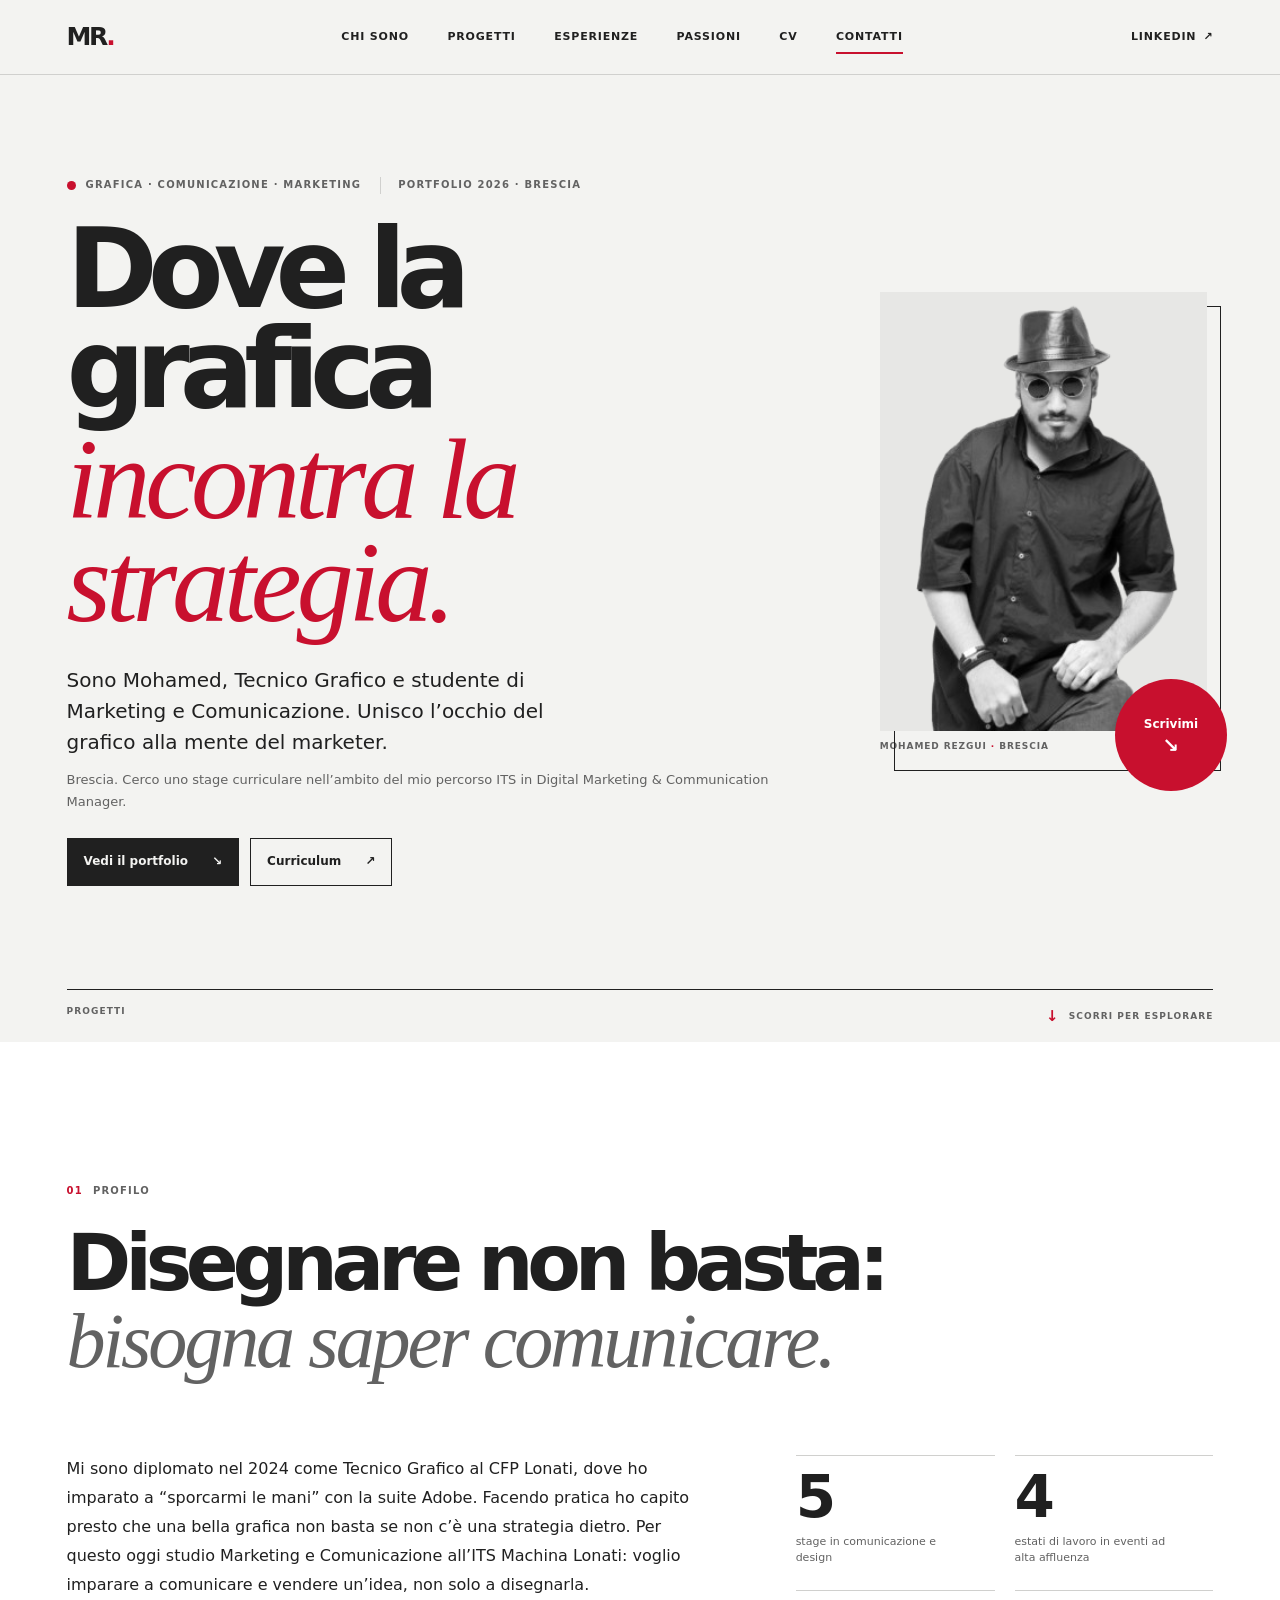
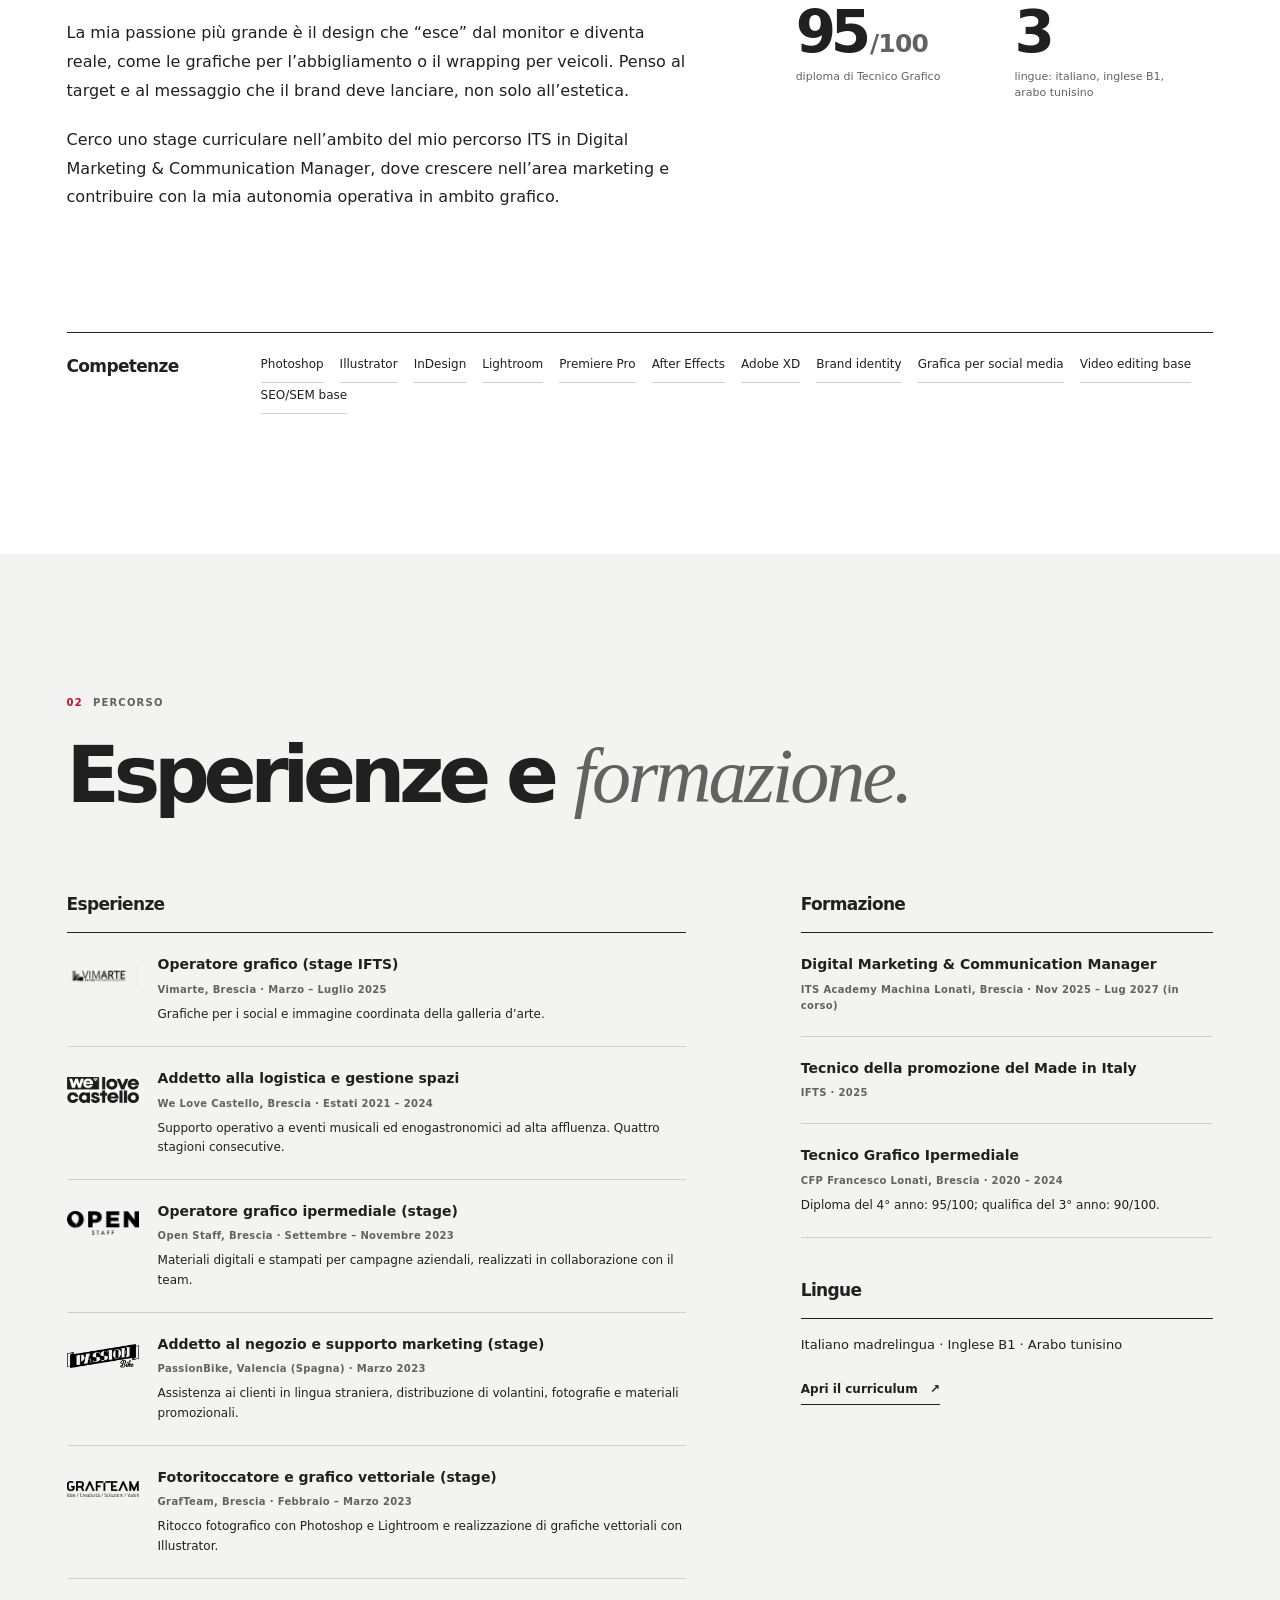
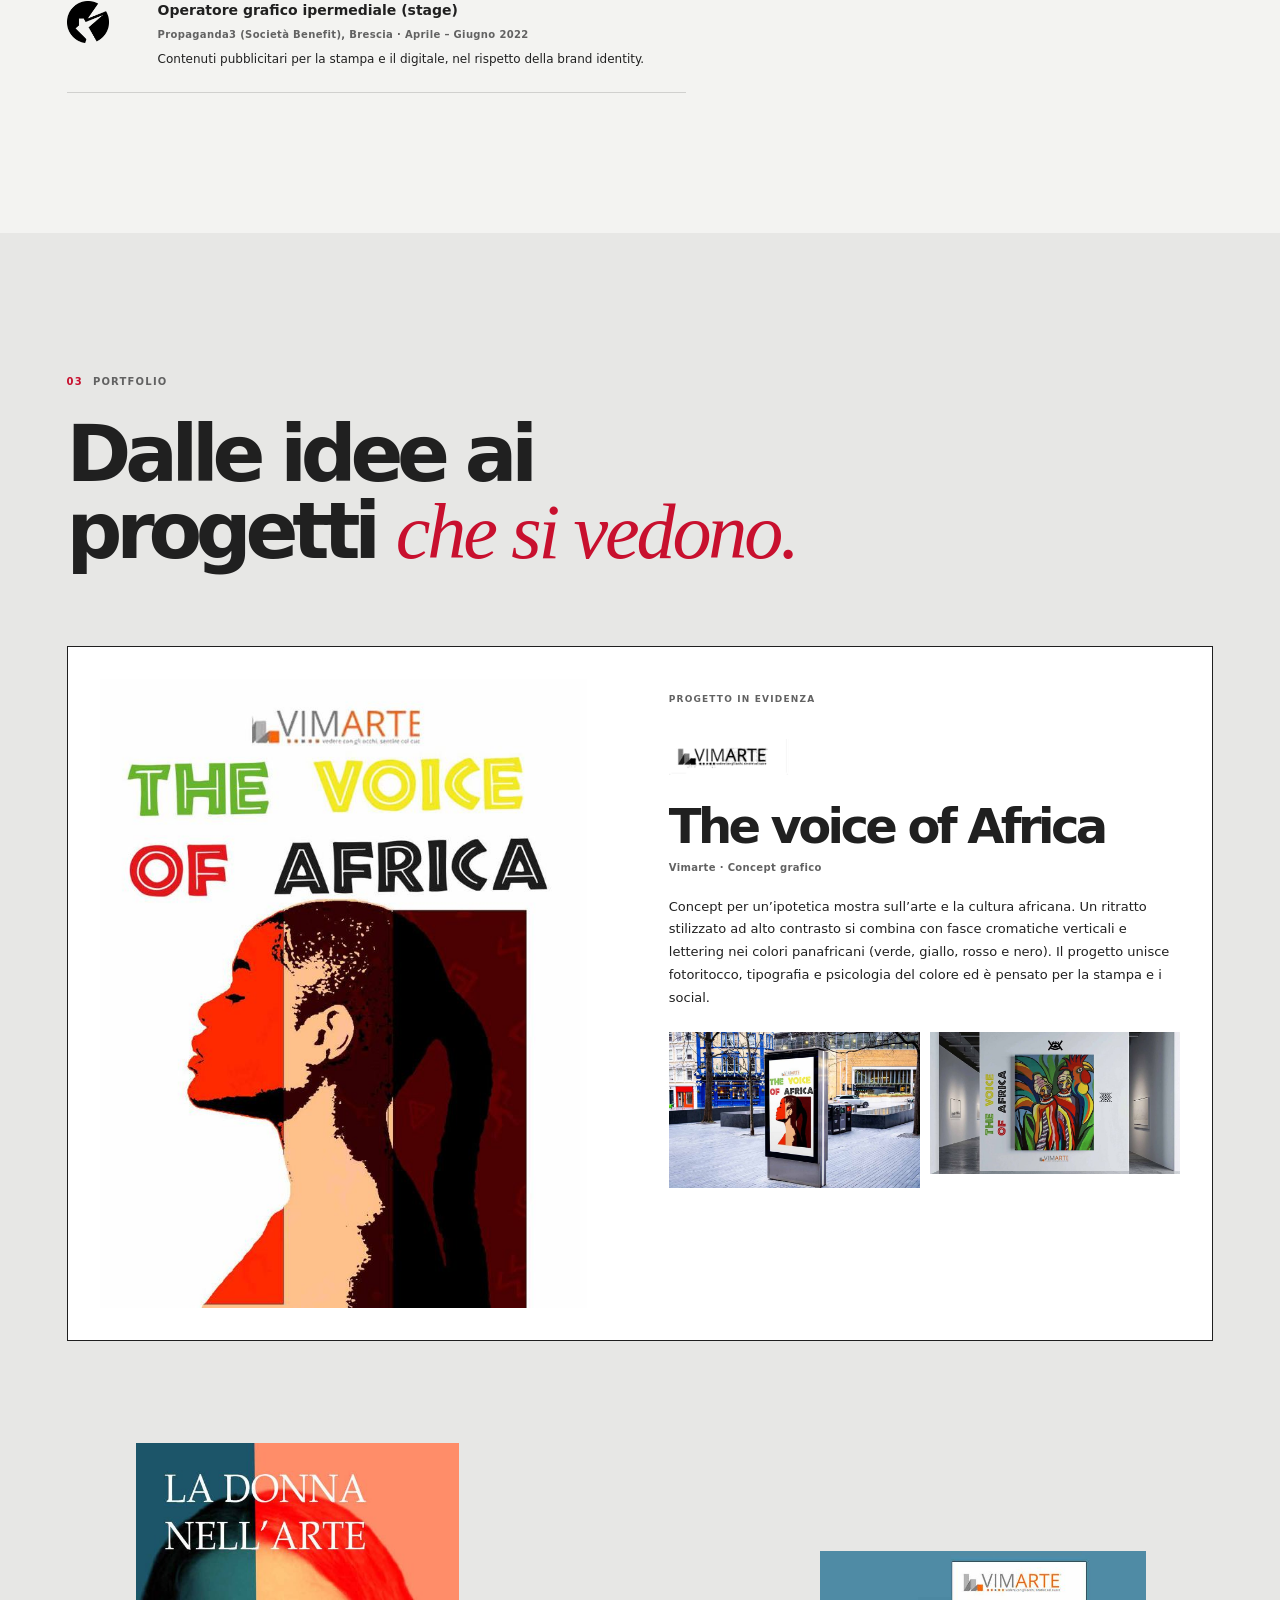
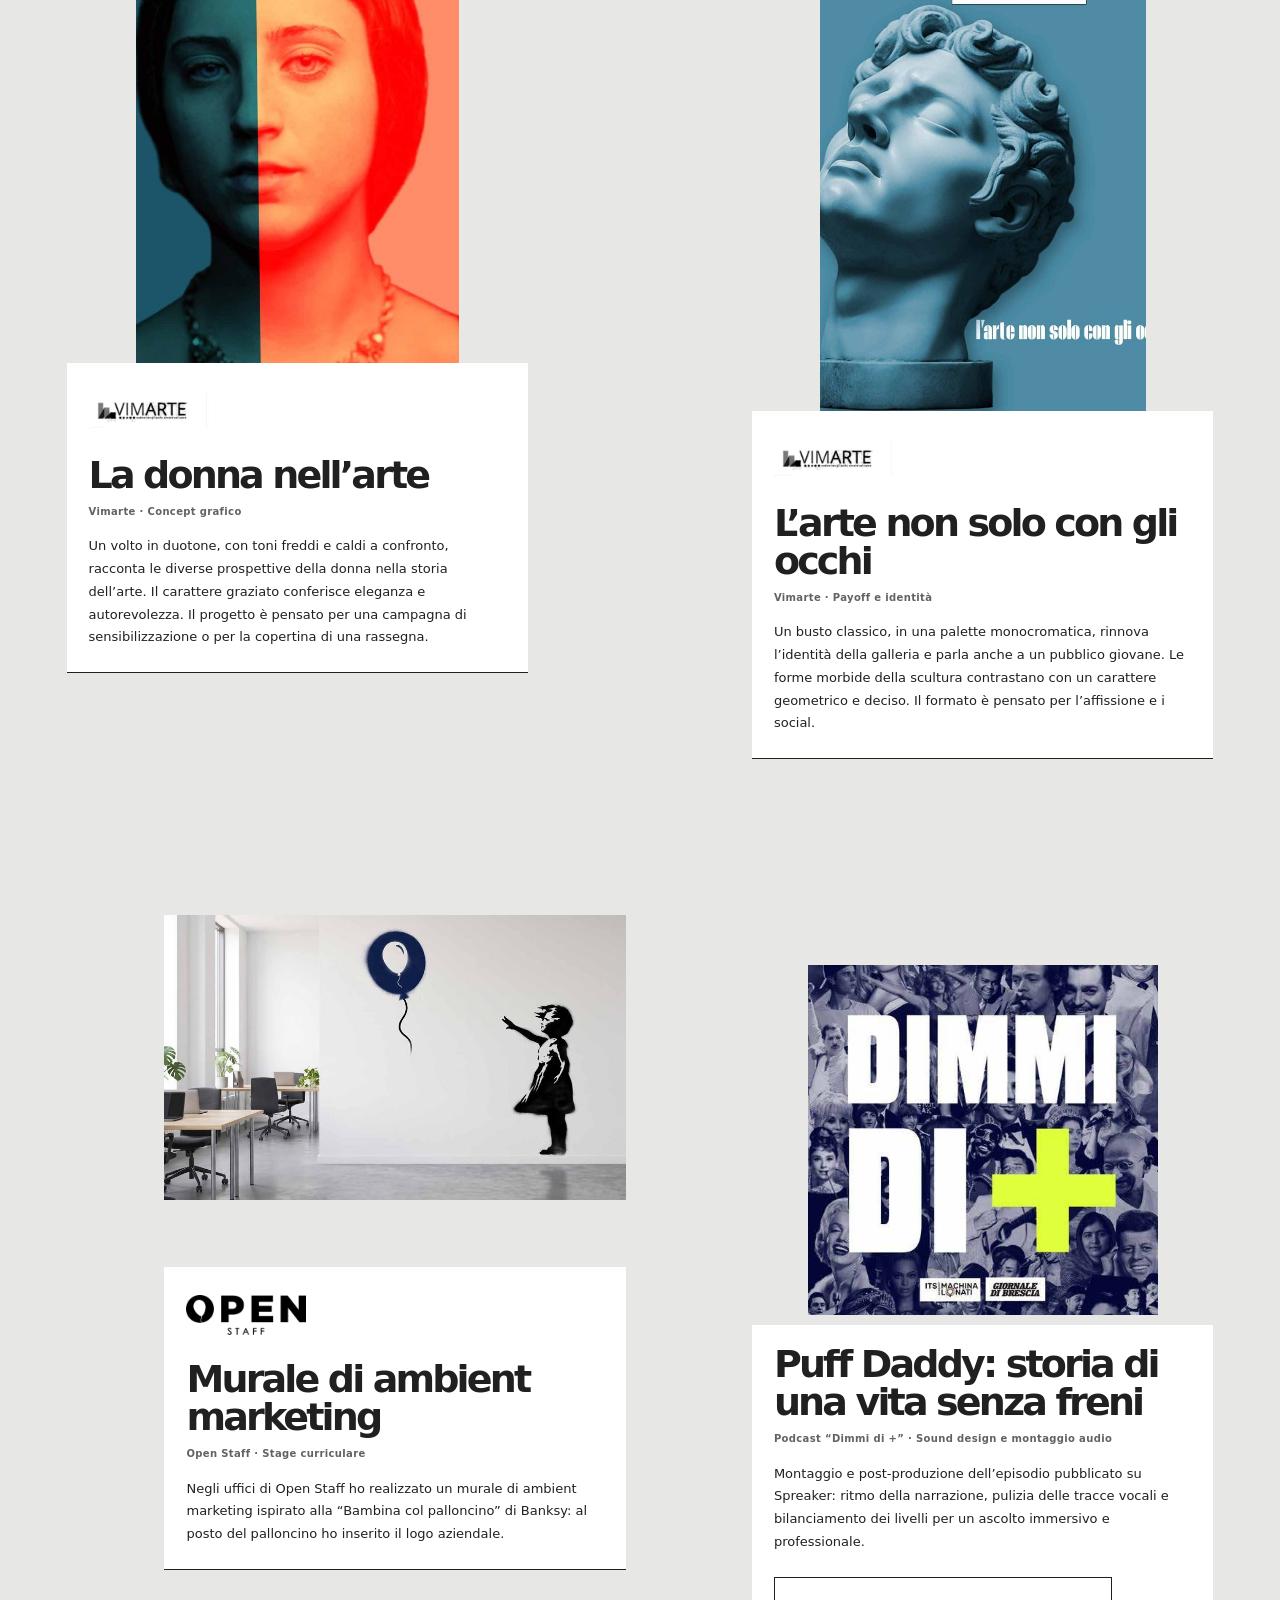
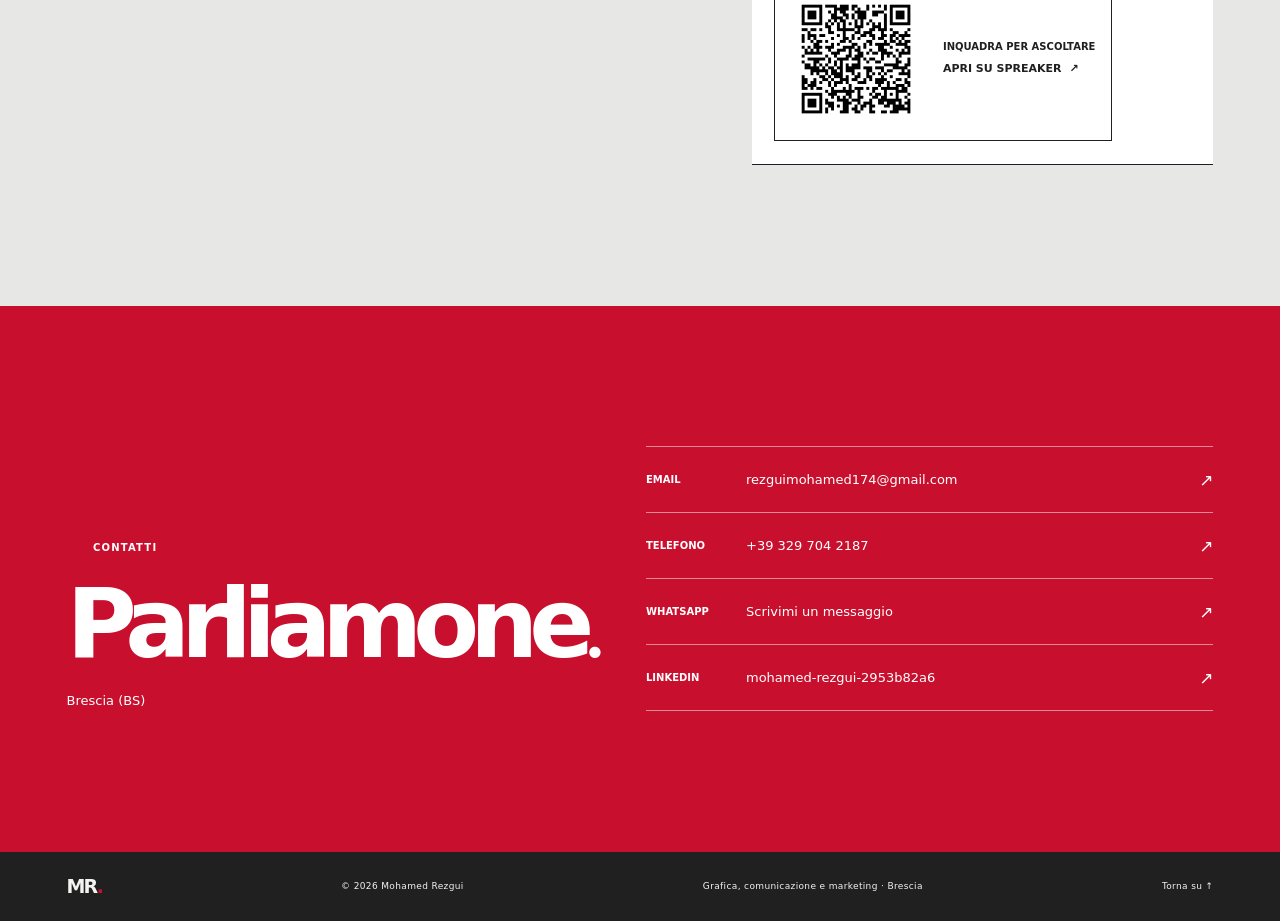
==== commit 23725b87: "Aggiungi pagina passioni al portfolio Co-authored-by: Copilot <223556219+Copilot@users.noreply.githu" ====
--- a/index.html
+++ b/index.html
@@ -24,6 +24,7 @@
         <a href="#chi-sono">Chi sono</a>
         <a href="#progetti">Progetti</a>
         <a href="#esperienze">Esperienze</a>
+        <a href="passioni.html">Passioni</a>
         <a href="cv.html">CV</a>
         <a href="#contatti">Contatti</a>
       </nav>
--- a/styles.css
+++ b/styles.css
@@ -146,7 +146,8 @@
 
 .site-nav a:hover::after,
 .site-nav a:focus-visible::after,
-.site-nav a[aria-current="location"]::after {
+.site-nav a[aria-current="location"]::after,
+.site-nav a[aria-current="page"]::after {
   transform: scaleX(1);
 }
 
@@ -1693,3 +1694,110 @@
     font-size: clamp(48px, 7vw, 76px);
   }
 }
+
+.passion-intro {
+  padding-top: clamp(62px, 8vw, 116px);
+}
+
+.passion-intro h1 {
+  max-width: 1000px;
+  margin: 0;
+  font-size: clamp(58px, 10vw, 132px);
+  font-weight: 700;
+  letter-spacing: -0.095em;
+  line-height: 0.9;
+}
+
+.passion-intro h1 span {
+  display: block;
+  color: var(--accent);
+  font-family: var(--serif);
+  font-weight: 400;
+  font-style: italic;
+  letter-spacing: -0.05em;
+}
+
+.passion-intro-copy {
+  max-width: 660px;
+  margin: 28px 0 0;
+  color: var(--muted);
+  font-size: clamp(16px, 1.8vw, 19px);
+  line-height: 1.7;
+}
+
+.passion-list-section {
+  padding-top: clamp(55px, 7vw, 92px);
+}
+
+.passion-list {
+  display: grid;
+  grid-template-columns: repeat(2, minmax(0, 1fr));
+  gap: 0 42px;
+  margin: 0;
+  padding: 0;
+  list-style: none;
+  border-top: 1px solid var(--ink);
+}
+
+.passion-list li {
+  display: grid;
+  grid-template-columns: 44px minmax(0, 1fr);
+  gap: 18px;
+  padding: 25px 0 30px;
+  border-bottom: 1px solid var(--line);
+}
+
+.passion-number {
+  padding-top: 5px;
+  color: var(--accent);
+  font-family: var(--serif);
+  font-size: 19px;
+  font-style: italic;
+}
+
+.passion-list h2 {
+  margin: 0;
+  font-size: clamp(21px, 2.4vw, 29px);
+  letter-spacing: -0.05em;
+  line-height: 1.15;
+}
+
+.passion-list p {
+  max-width: 470px;
+  margin: 11px 0 0;
+  color: var(--muted);
+  font-size: 13px;
+  line-height: 1.8;
+}
+
+.passion-next {
+  display: flex;
+  flex-wrap: wrap;
+  align-items: center;
+  justify-content: space-between;
+  gap: 22px;
+  margin-top: clamp(58px, 8vw, 100px);
+  padding-block: 25px;
+  border-top: 1px solid var(--ink);
+}
+
+.passion-next p {
+  max-width: 500px;
+  margin: 0;
+  font-size: 17px;
+}
+
+@media (max-width: 680px) {
+  .passion-intro h1 {
+    font-size: clamp(38px, 12vw, 65px);
+  }
+
+  .passion-list {
+    grid-template-columns: minmax(0, 1fr);
+  }
+
+  .passion-list li {
+    gap: 12px;
+    padding-block: 21px 25px;
+  }
+}
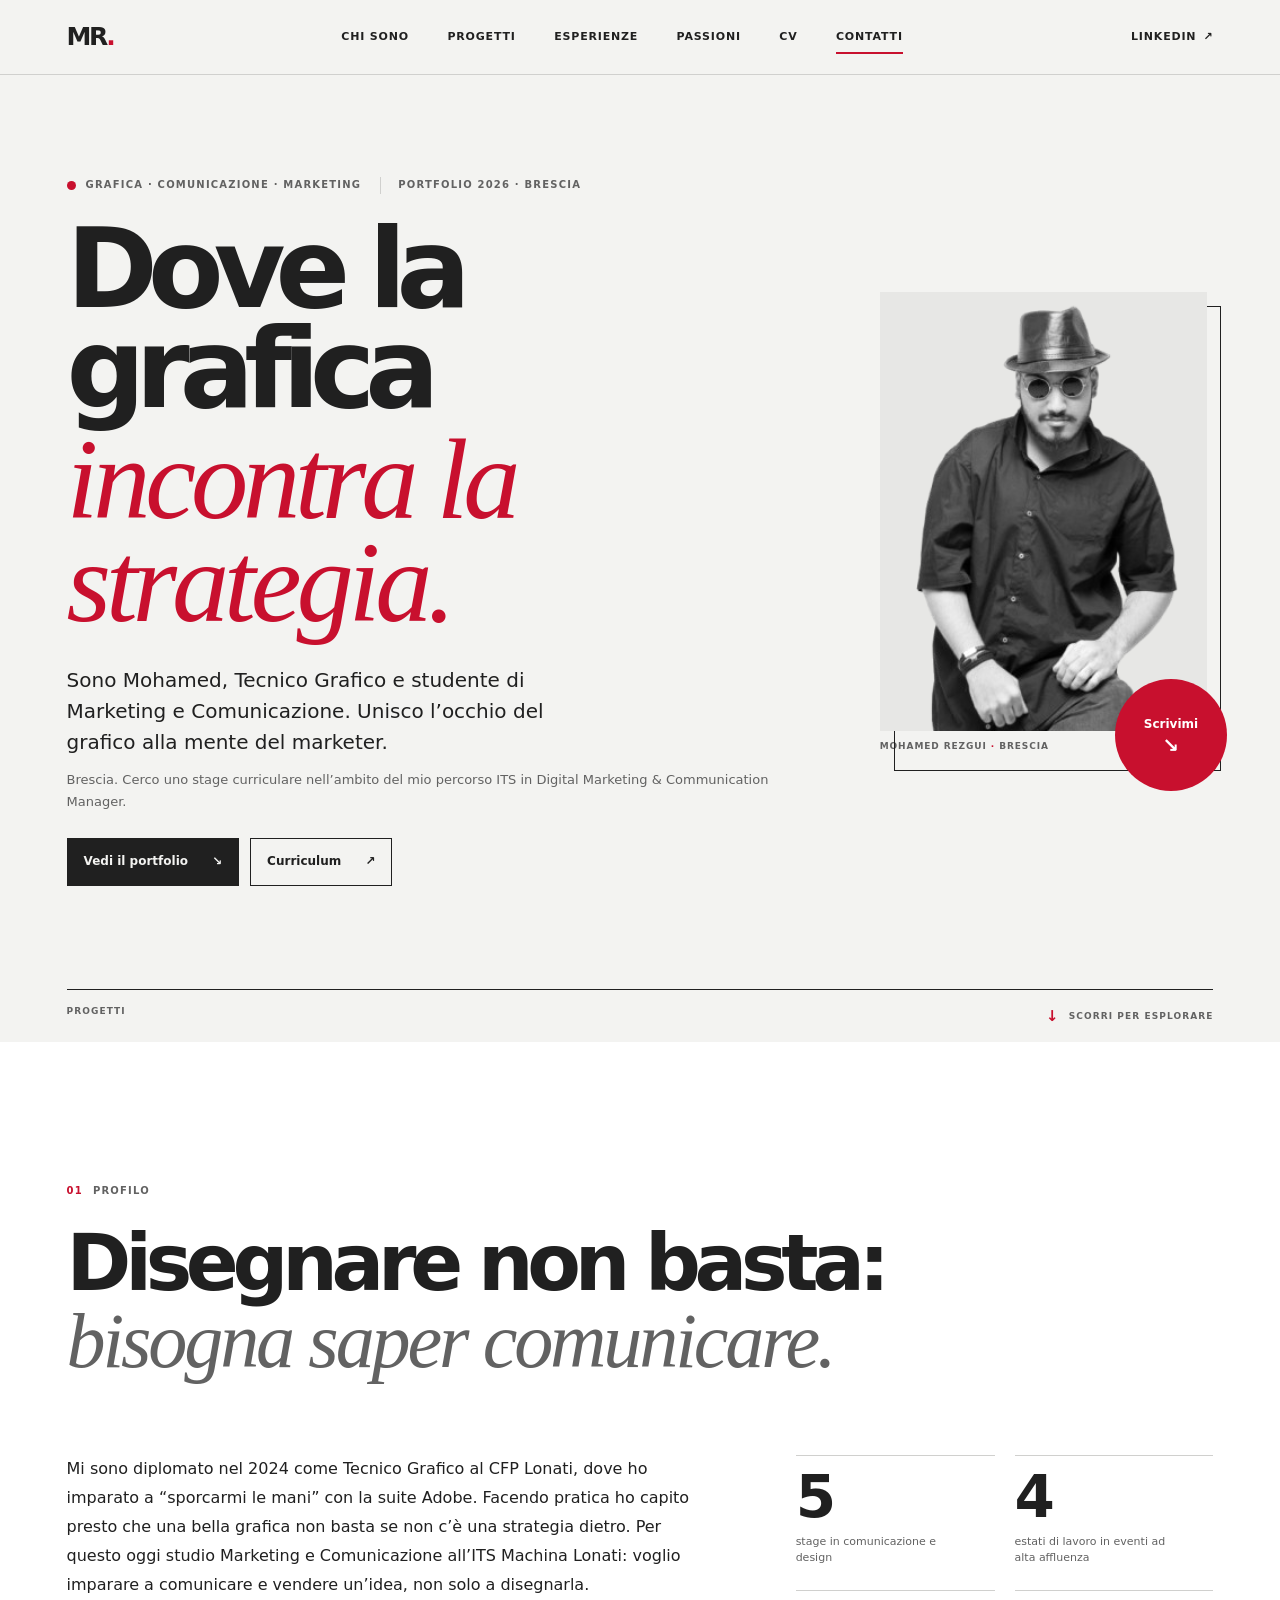
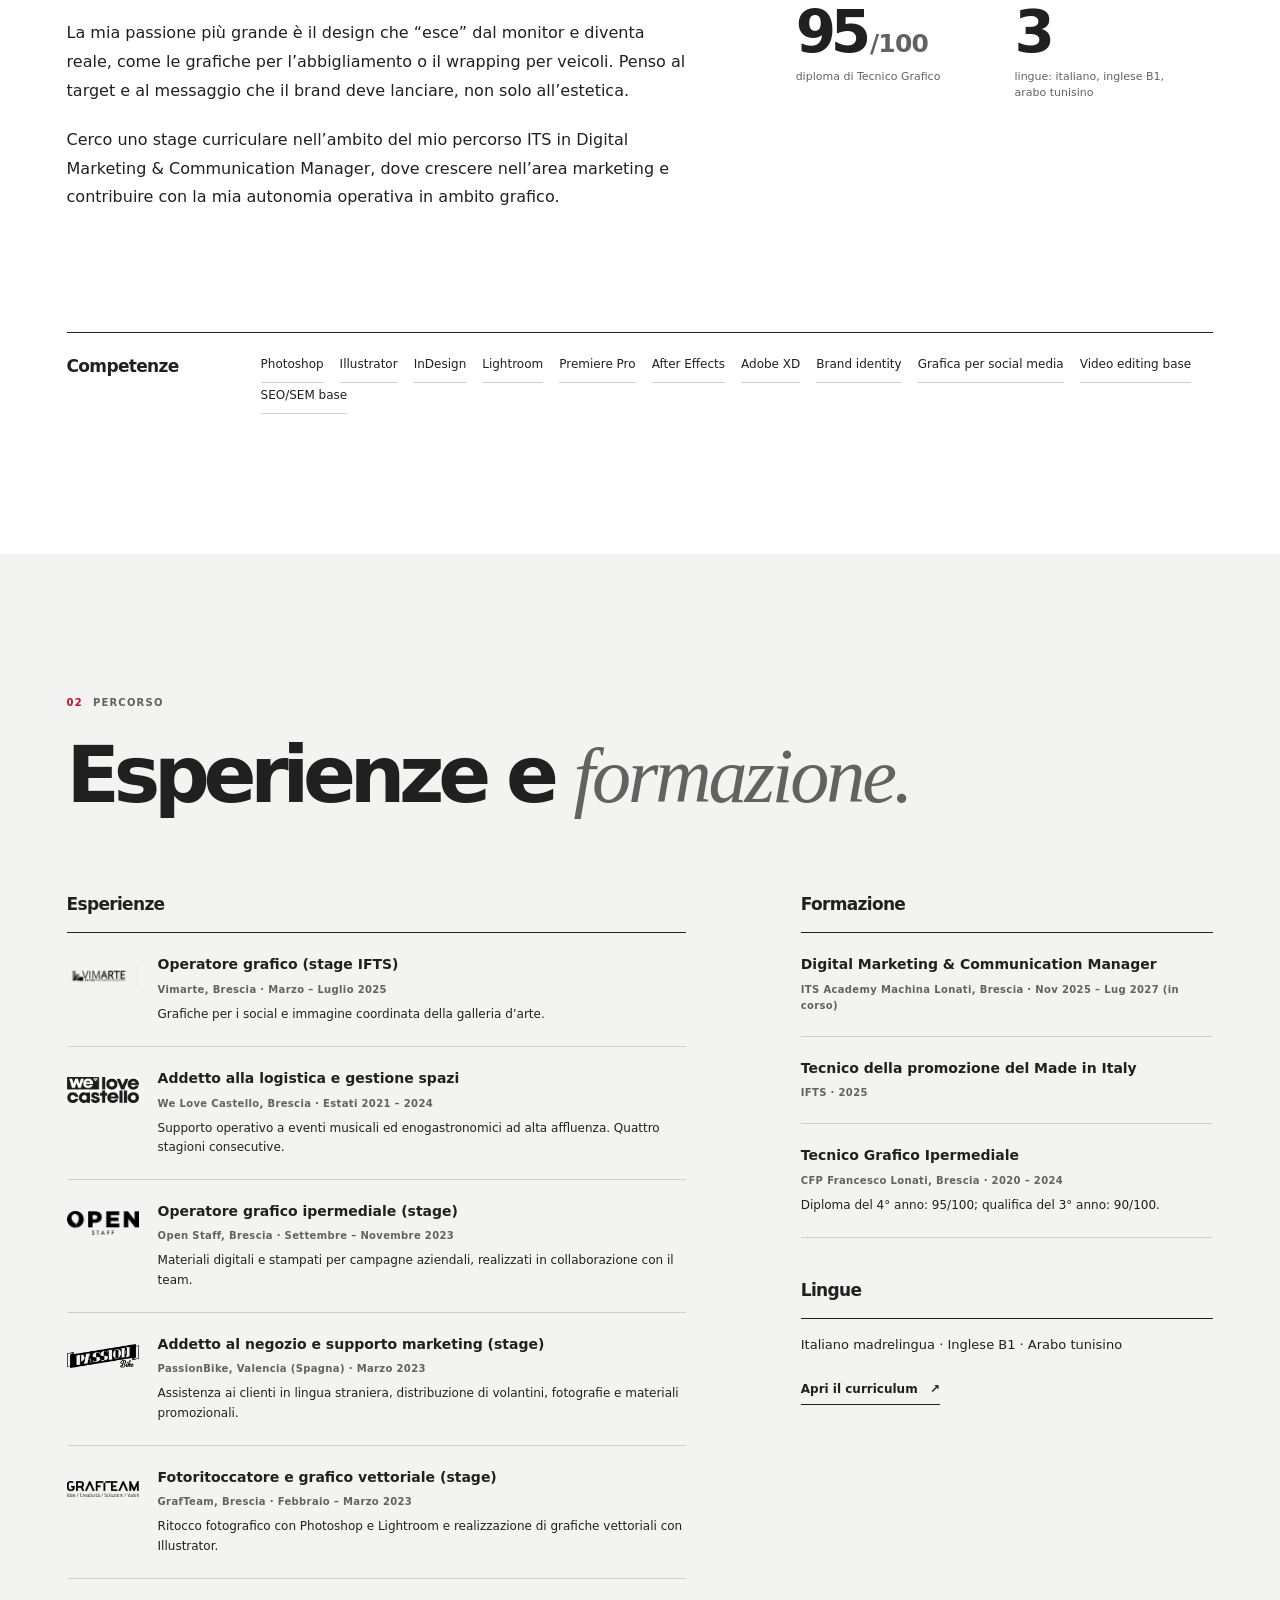
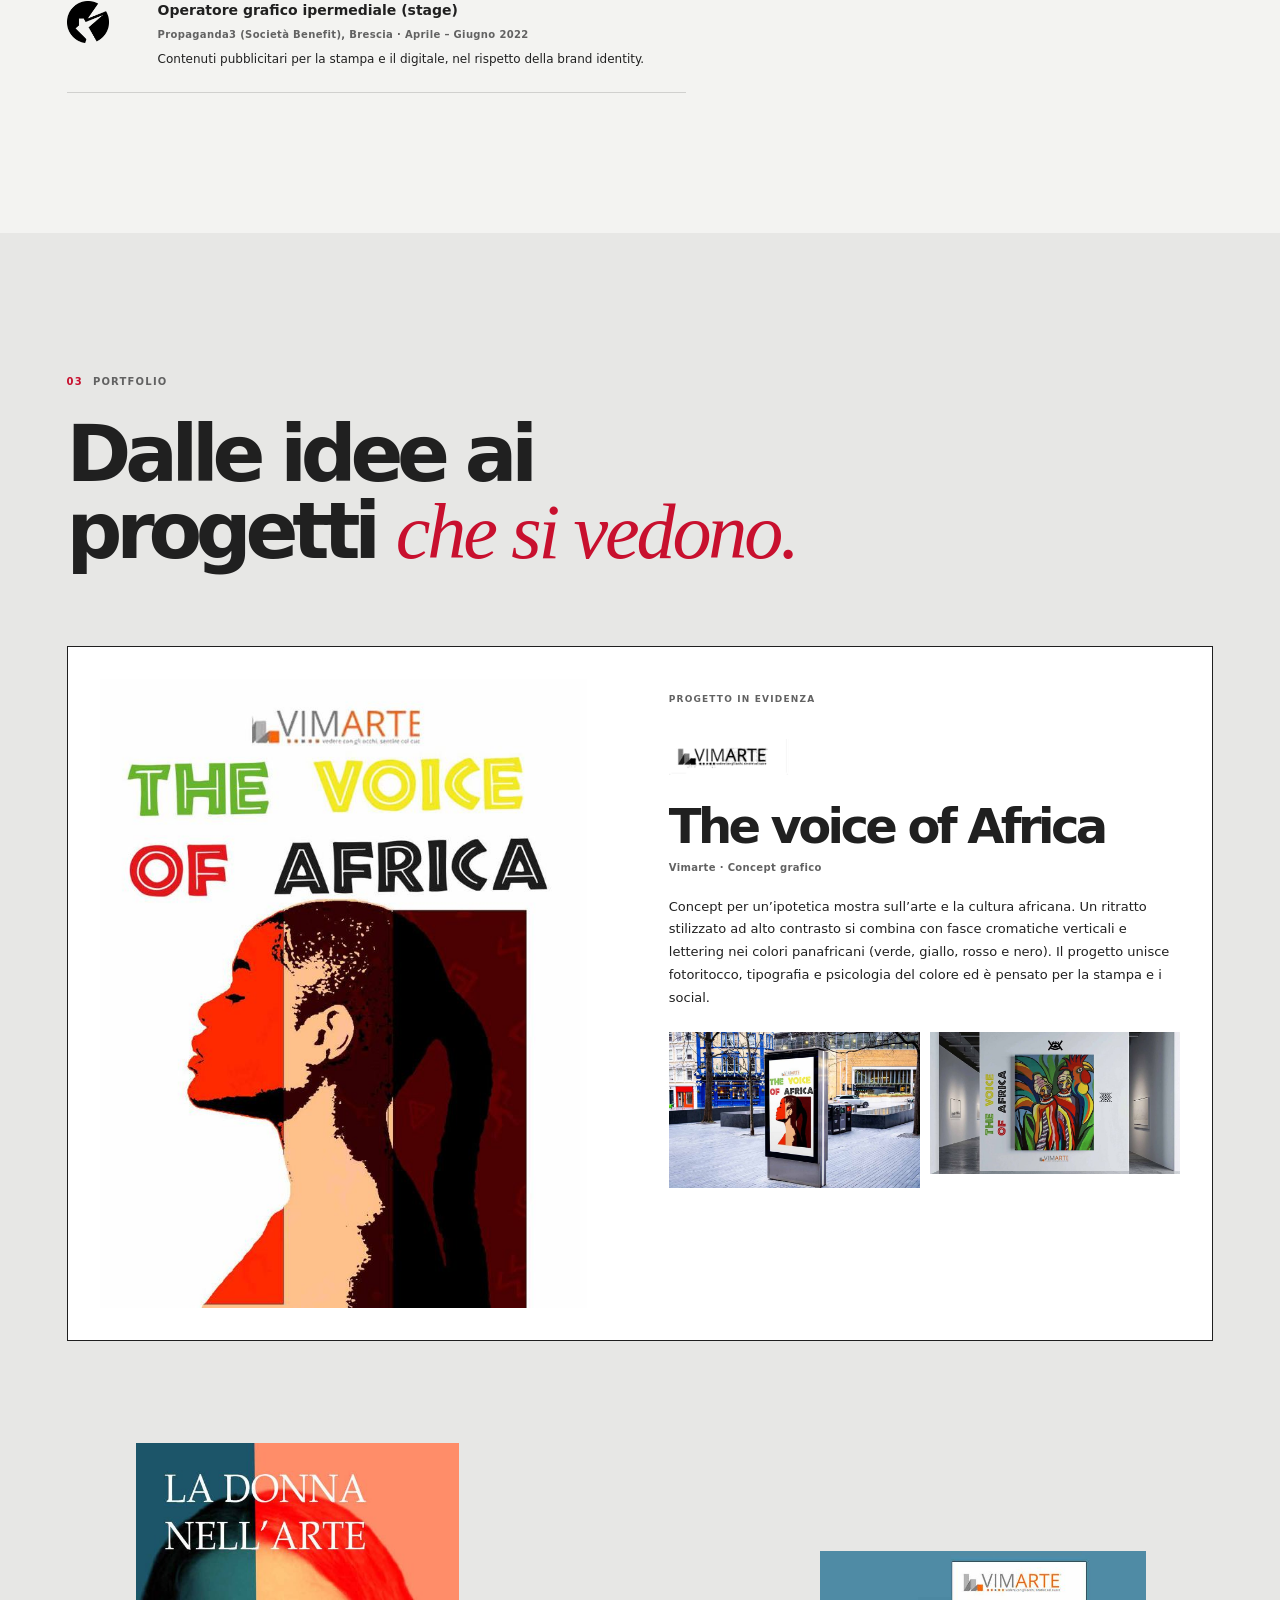
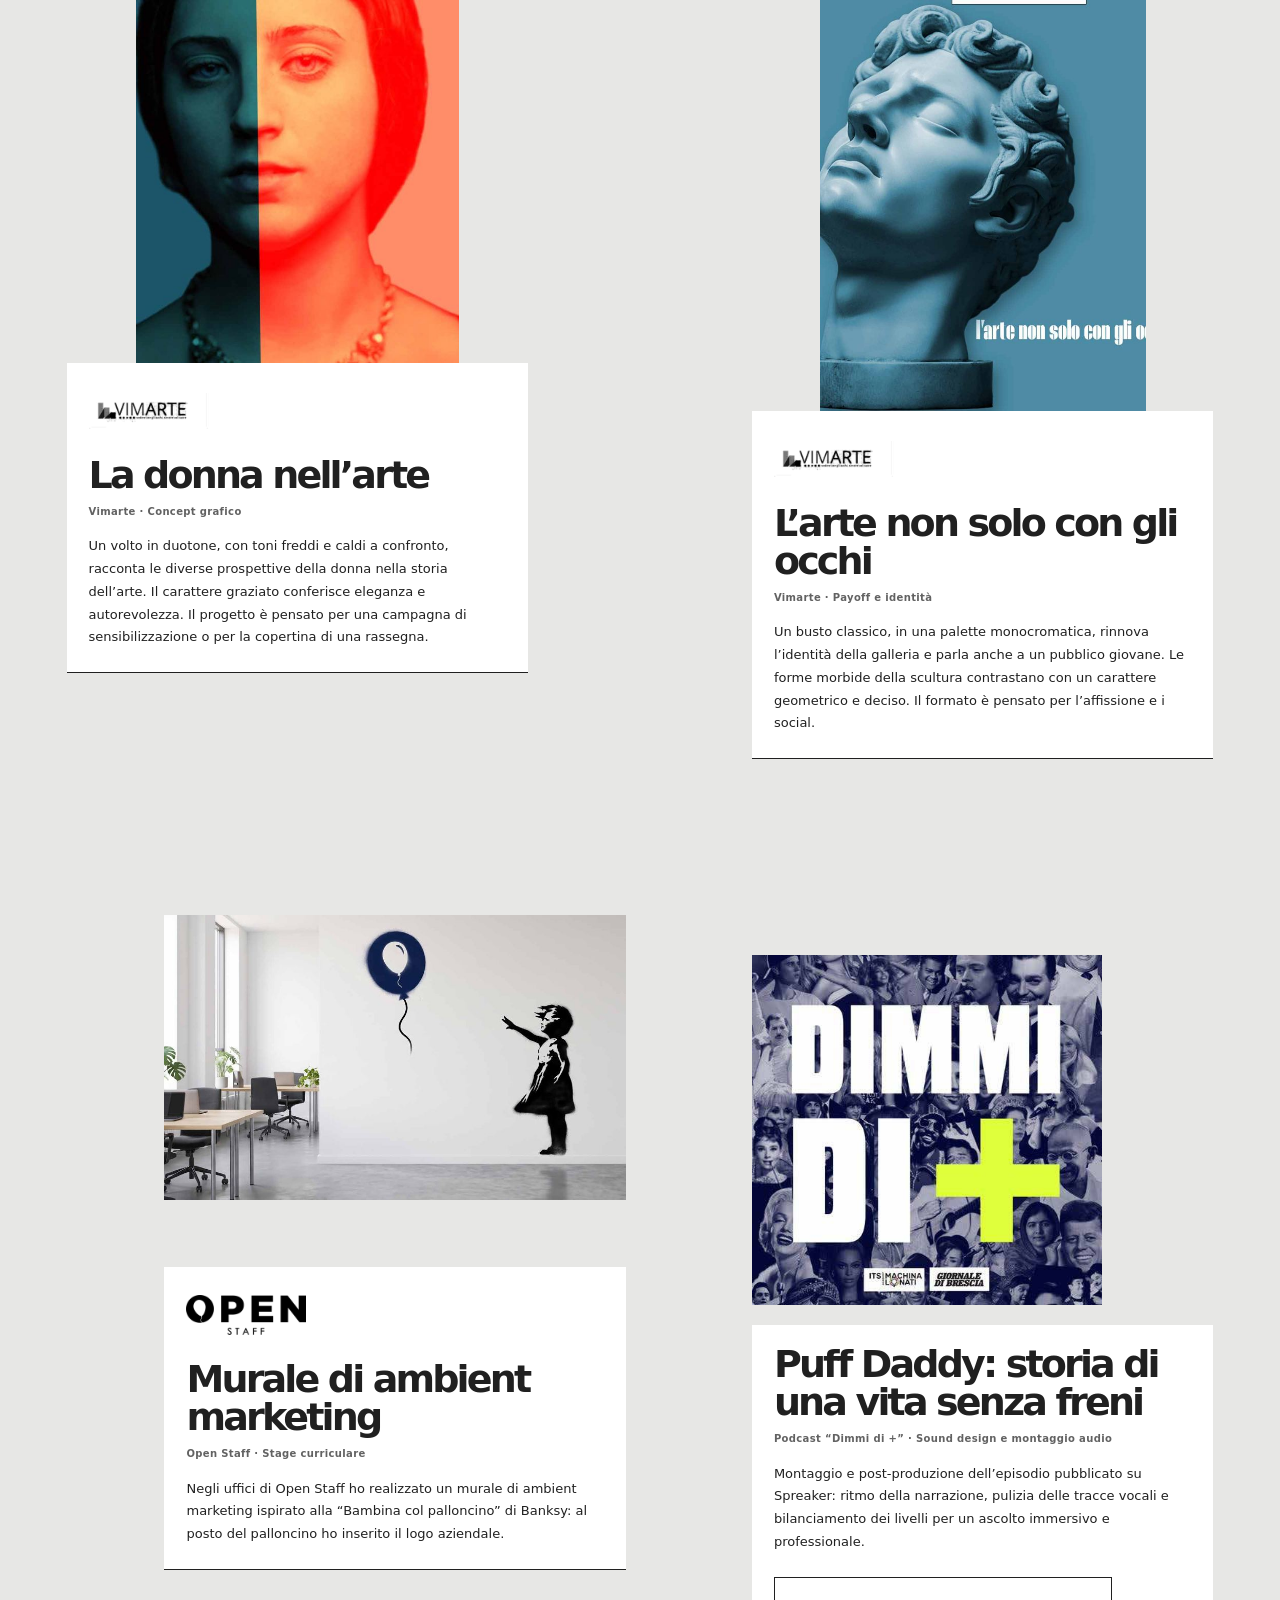
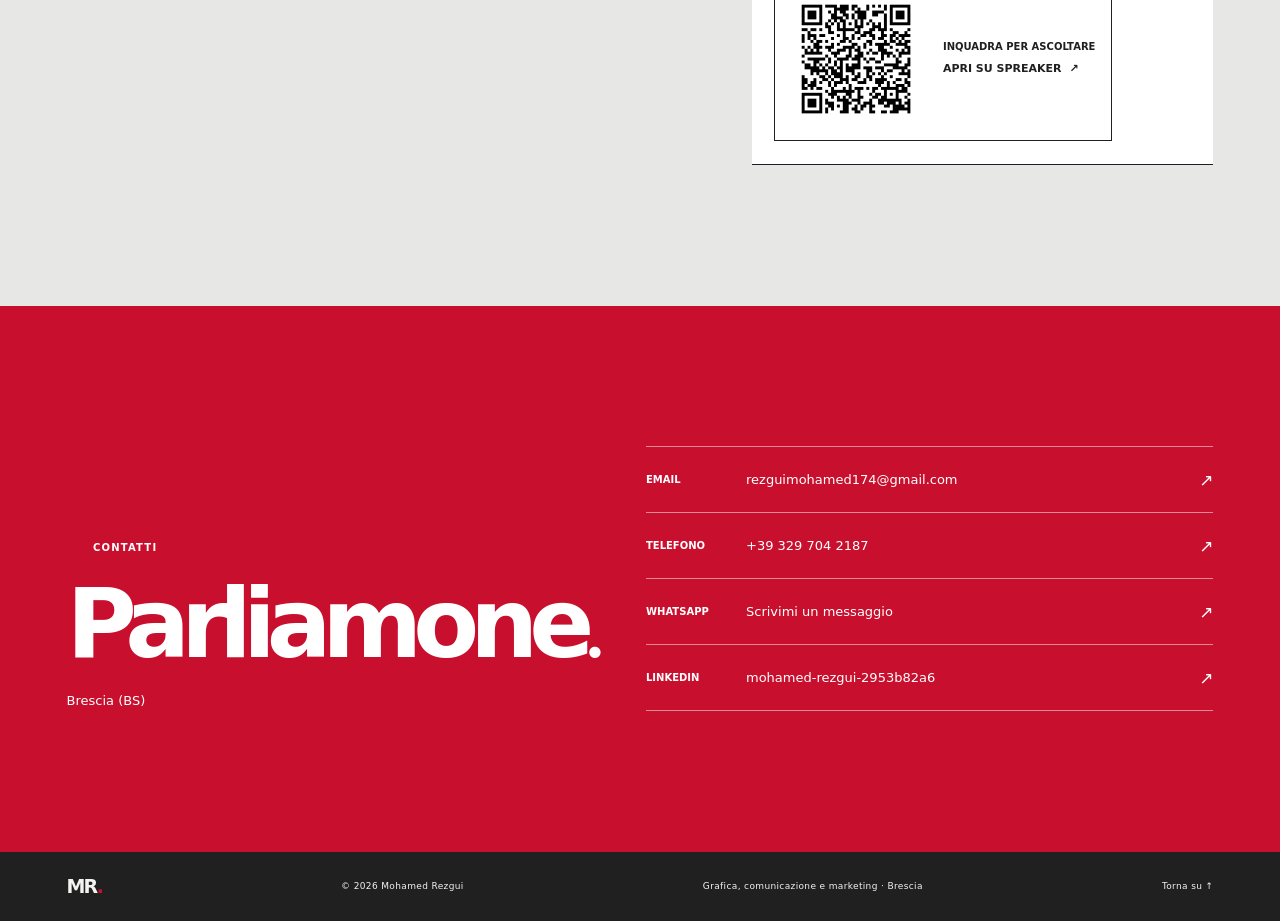
==== commit 51445840: "Aggiungi lightbox accessibile ai progetti Co-authored-by: Copilot <223556219+Copilot@users.noreply.g" ====
--- a/index.html
+++ b/index.html
@@ -157,7 +157,7 @@
         </div>
 
         <article class="project project-featured">
-          <div class="project-image featured-image"><img src="assets/africa.jpeg" alt="Poster The voice of Africa" width="900" height="1161" loading="lazy"></div>
+          <div class="project-image featured-image"><a class="project-image-link" href="assets/africa.jpeg" data-lightbox aria-label="Ingrandisci: poster The voice of Africa"><img src="assets/africa.jpeg" alt="Poster The voice of Africa" width="900" height="1161" loading="lazy"></a></div>
           <div class="project-copy">
             <p class="project-kicker">Progetto in evidenza</p>
             <img class="company-logo project-logo" src="assets/logo_vim.png" alt="Logo Vimarte" width="90" height="48" loading="lazy">
@@ -165,36 +165,36 @@
             <p class="project-meta">Vimarte · Concept grafico</p>
             <p>Concept per un’ipotetica mostra sull’arte e la cultura africana. Un ritratto stilizzato ad alto contrasto si combina con fasce cromatiche verticali e lettering nei colori panafricani (verde, giallo, rosso e nero). Il progetto unisce fotoritocco, tipografia e psicologia del colore ed è pensato per la stampa e i social.</p>
             <div class="project-gallery">
-              <img src="assets/totem.jpeg" alt="Poster The voice of Africa su totem urbano" width="900" height="558" loading="lazy">
-              <img src="assets/galleria.jpeg" alt="Mockup del poster The voice of Africa in galleria" width="900" height="507" loading="lazy">
+              <a class="project-image-link" href="assets/totem.jpeg" data-lightbox aria-label="Ingrandisci: poster The voice of Africa su totem urbano"><img src="assets/totem.jpeg" alt="Poster The voice of Africa su totem urbano" width="900" height="558" loading="lazy"></a>
+              <a class="project-image-link" href="assets/galleria.jpeg" data-lightbox aria-label="Ingrandisci: mockup del poster The voice of Africa in galleria"><img src="assets/galleria.jpeg" alt="Mockup del poster The voice of Africa in galleria" width="900" height="507" loading="lazy"></a>
             </div>
           </div>
         </article>
 
         <div class="project-grid">
           <article class="project">
-            <div class="project-image"><img src="assets/donna.jpeg" alt="Poster La donna nell’arte" width="838" height="1350" loading="lazy"></div>
+            <div class="project-image"><a class="project-image-link" href="assets/donna.jpeg" data-lightbox aria-label="Ingrandisci: poster La donna nell’arte"><img src="assets/donna.jpeg" alt="Poster La donna nell’arte" width="838" height="1350" loading="lazy"></a></div>
             <img class="company-logo project-logo" src="assets/logo_vim.png" alt="Logo Vimarte" width="90" height="48" loading="lazy">
             <h3>La donna nell’arte</h3>
             <p class="project-meta">Vimarte · Concept grafico</p>
             <p>Un volto in duotone, con toni freddi e caldi a confronto, racconta le diverse prospettive della donna nella storia dell’arte. Il carattere graziato conferisce eleganza e autorevolezza. Il progetto è pensato per una campagna di sensibilizzazione o per la copertina di una rassegna.</p>
           </article>
           <article class="project">
-            <div class="project-image"><img src="assets/arte.jpeg" alt="Poster L’arte non solo con gli occhi" width="900" height="1270" loading="lazy"></div>
+            <div class="project-image"><a class="project-image-link" href="assets/arte.jpeg" data-lightbox aria-label="Ingrandisci: poster L’arte non solo con gli occhi"><img src="assets/arte.jpeg" alt="Poster L’arte non solo con gli occhi" width="900" height="1270" loading="lazy"></a></div>
             <img class="company-logo project-logo" src="assets/logo_vim.png" alt="Logo Vimarte" width="90" height="48" loading="lazy">
             <h3>L’arte non solo con gli occhi</h3>
             <p class="project-meta">Vimarte · Payoff e identità</p>
             <p>Un busto classico, in una palette monocromatica, rinnova l’identità della galleria e parla anche a un pubblico giovane. Le forme morbide della scultura contrastano con un carattere geometrico e deciso. Il formato è pensato per l’affissione e i social.</p>
           </article>
           <article class="project">
-            <div class="project-image"><img src="assets/murale.jpeg" alt="Murale ispirato a Banksy negli uffici Open Staff" width="900" height="555" loading="lazy"></div>
+            <div class="project-image"><a class="project-image-link" href="assets/murale.jpeg" data-lightbox aria-label="Ingrandisci: murale negli uffici Open Staff"><img src="assets/murale.jpeg" alt="Murale ispirato a Banksy negli uffici Open Staff" width="900" height="555" loading="lazy"></a></div>
             <img class="company-logo project-logo" src="assets/logo_open.png" alt="Logo Open Staff" width="90" height="40" loading="lazy">
             <h3>Murale di ambient marketing</h3>
             <p class="project-meta">Open Staff · Stage curriculare</p>
             <p>Negli uffici di Open Staff ho realizzato un murale di ambient marketing ispirato alla “Bambina col palloncino” di Banksy: al posto del palloncino ho inserito il logo aziendale.</p>
           </article>
           <article class="project podcast-project">
-            <div class="project-image project-image-square"><img src="assets/podcast.jpeg" alt="Copertina del podcast Dimmi di +" width="480" height="480" loading="lazy"></div>
+            <div class="project-image project-image-square"><a class="project-image-link" href="assets/podcast.jpeg" data-lightbox aria-label="Ingrandisci: copertina del podcast Dimmi di +"><img src="assets/podcast.jpeg" alt="Copertina del podcast Dimmi di +" width="480" height="480" loading="lazy"></a></div>
             <h3>Puff Daddy: storia di una vita senza freni</h3>
             <p class="project-meta">Podcast “Dimmi di +” · Sound design e montaggio audio</p>
             <p>Montaggio e post-produzione dell’episodio pubblicato su Spreaker: ritmo della narrazione, pulizia delle tracce vocali e bilanciamento dei livelli per un ascolto immersivo e professionale.</p>
@@ -232,5 +232,16 @@
       <a class="back-to-top" href="#home">Torna su ↑</a>
     </div>
   </footer>
+
+  <dialog class="project-lightbox" data-project-lightbox aria-labelledby="project-lightbox-title">
+    <div class="lightbox-toolbar">
+      <p id="project-lightbox-title">Anteprima progetto</p>
+      <button class="lightbox-close" type="button" aria-label="Chiudi l’anteprima">Chiudi <span aria-hidden="true">×</span></button>
+    </div>
+    <figure>
+      <img data-lightbox-image alt="">
+      <figcaption data-lightbox-caption></figcaption>
+    </figure>
+  </dialog>
 </body>
 </html>
--- a/styles.css
+++ b/styles.css
@@ -670,6 +670,20 @@
   transition: transform 300ms cubic-bezier(0.2, 0.65, 0.3, 1);
 }
 
+.project-image-link {
+  display: block;
+  cursor: zoom-in;
+}
+
+.project-image > .project-image-link {
+  width: 100%;
+  height: 100%;
+}
+
+.project-image-link:focus-visible {
+  outline-offset: -4px;
+}
+
 .project:hover .project-image img {
   transform: none;
 }
@@ -911,6 +925,80 @@
 .footer-inner .wordmark {
   color: var(--paper);
   font-size: 19px;
+}
+
+.project-lightbox {
+  width: min(1100px, calc(100% - 32px));
+  max-width: none;
+  max-height: calc(100% - 32px);
+  padding: clamp(12px, 2vw, 22px);
+  border: 1px solid var(--line);
+  background: var(--ink);
+  color: var(--paper);
+}
+
+.project-lightbox::backdrop {
+  background: rgb(20 20 20 / 88%);
+}
+
+.lightbox-toolbar {
+  display: flex;
+  align-items: center;
+  justify-content: space-between;
+  gap: 20px;
+  margin-bottom: 12px;
+}
+
+.lightbox-toolbar p {
+  margin: 0;
+  color: var(--paper);
+  font-size: 10px;
+  font-weight: 700;
+  letter-spacing: 0.1em;
+  text-transform: uppercase;
+}
+
+.lightbox-close {
+  display: inline-flex;
+  min-height: 42px;
+  align-items: center;
+  gap: 10px;
+  padding: 8px 12px;
+  border: 1px solid rgb(255 255 255 / 45%);
+  background: transparent;
+  color: var(--paper);
+  cursor: pointer;
+  font-size: 12px;
+}
+
+.lightbox-close:hover {
+  background: var(--paper);
+  color: var(--ink);
+}
+
+.lightbox-close span {
+  font-size: 20px;
+  line-height: 1;
+}
+
+.project-lightbox figure {
+  display: grid;
+  grid-template-rows: minmax(0, 1fr) auto;
+  gap: 10px;
+  height: min(78vh, 820px);
+  margin: 0;
+}
+
+.project-lightbox figure img {
+  width: 100%;
+  height: 100%;
+  min-height: 0;
+  object-fit: contain;
+}
+
+.project-lightbox figcaption {
+  color: rgb(255 255 255 / 76%);
+  font-size: 11px;
 }
 
 :focus-visible {
@@ -1014,6 +1102,16 @@
 @media (max-width: 680px) {
   :root {
     --page-gutter: 22px;
+  }
+
+  .project-lightbox {
+    width: calc(100% - 20px);
+    max-height: calc(100% - 20px);
+    padding: 12px;
+  }
+
+  .project-lightbox figure {
+    height: min(72vh, 720px);
   }
 
   .project-gallery {
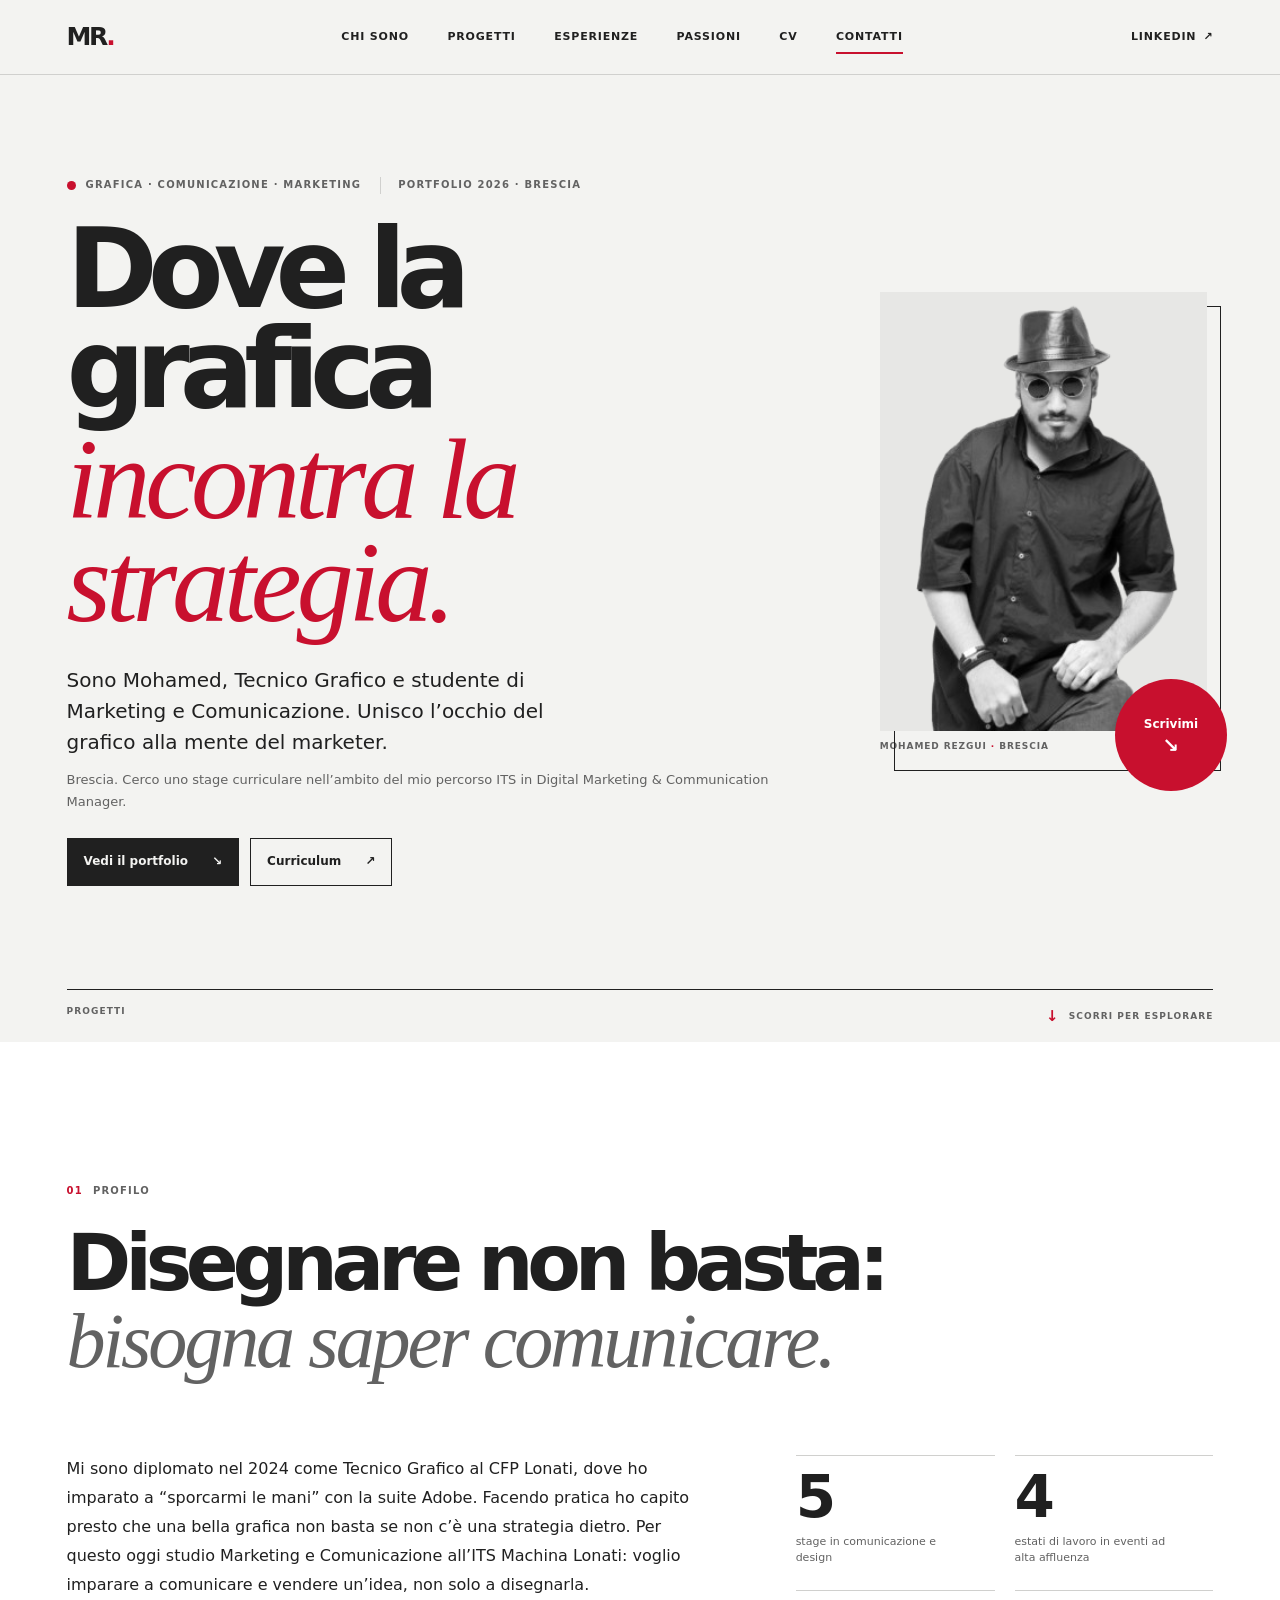
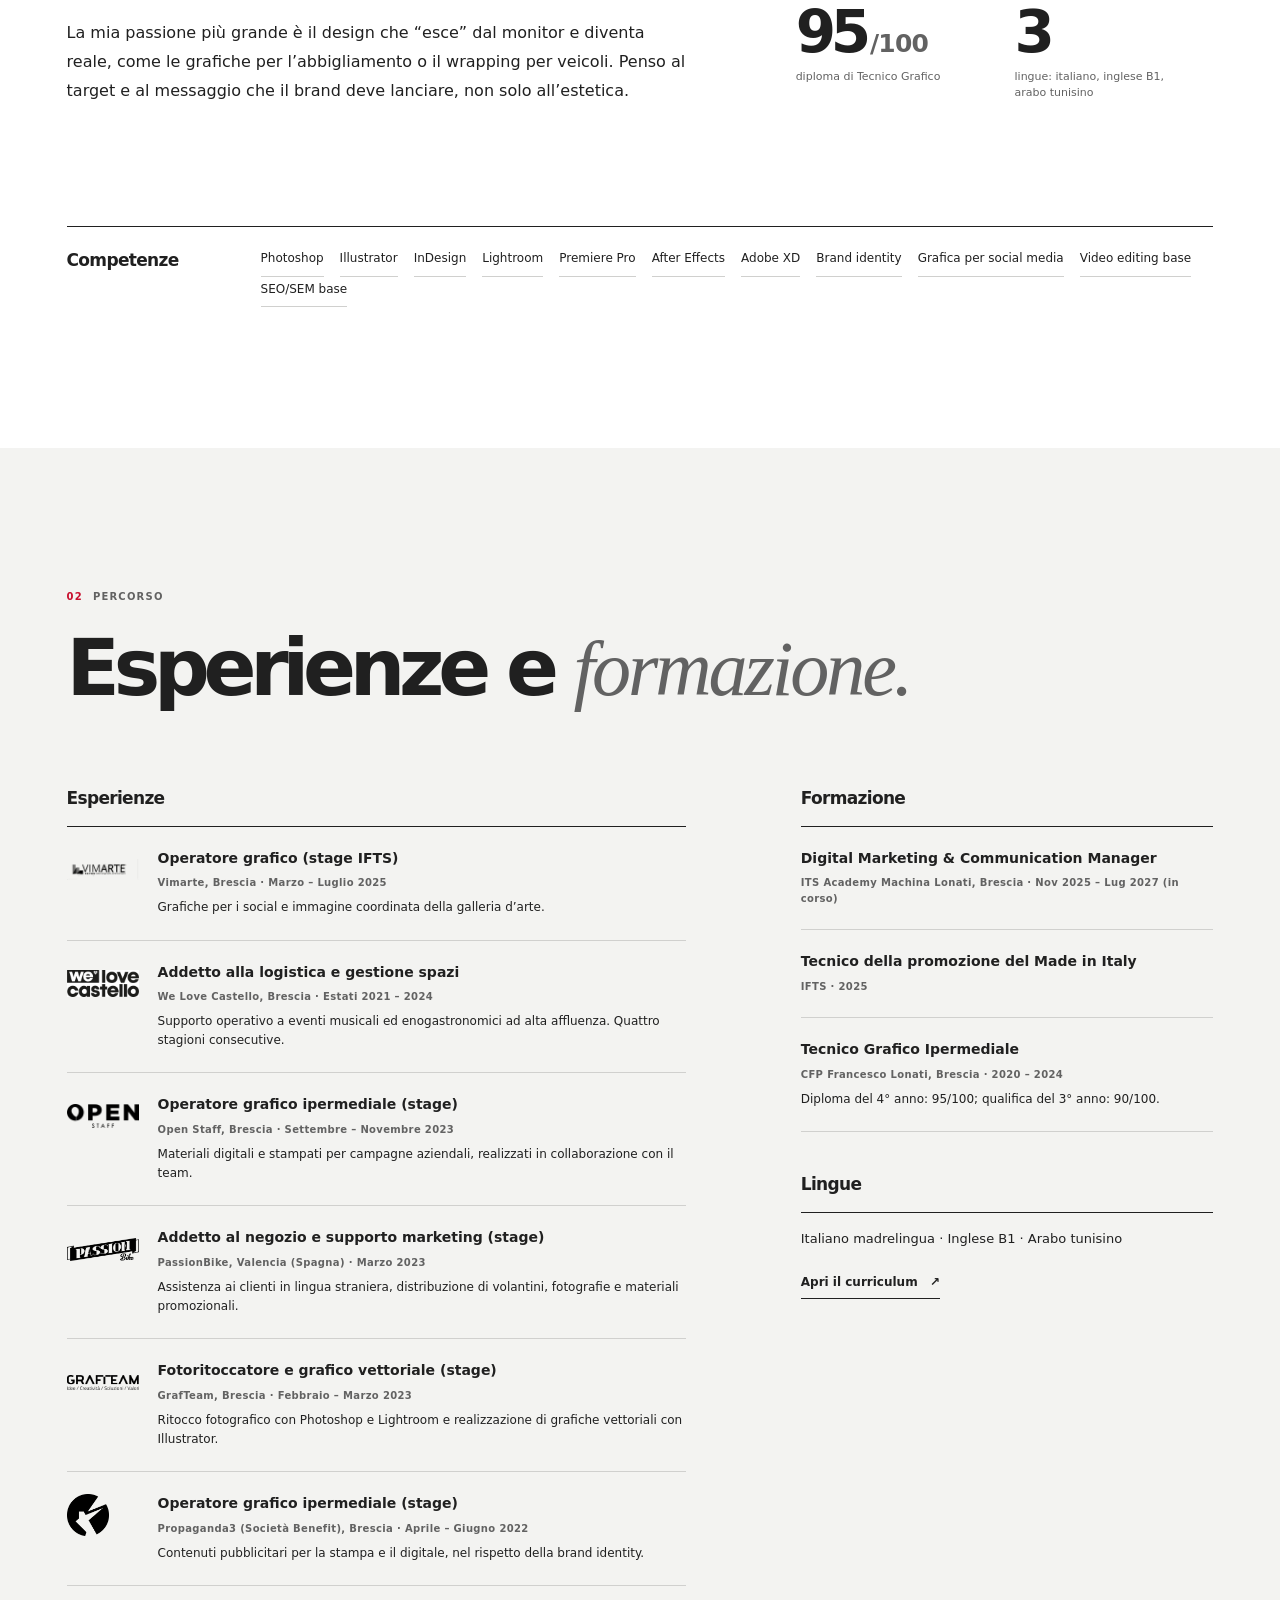
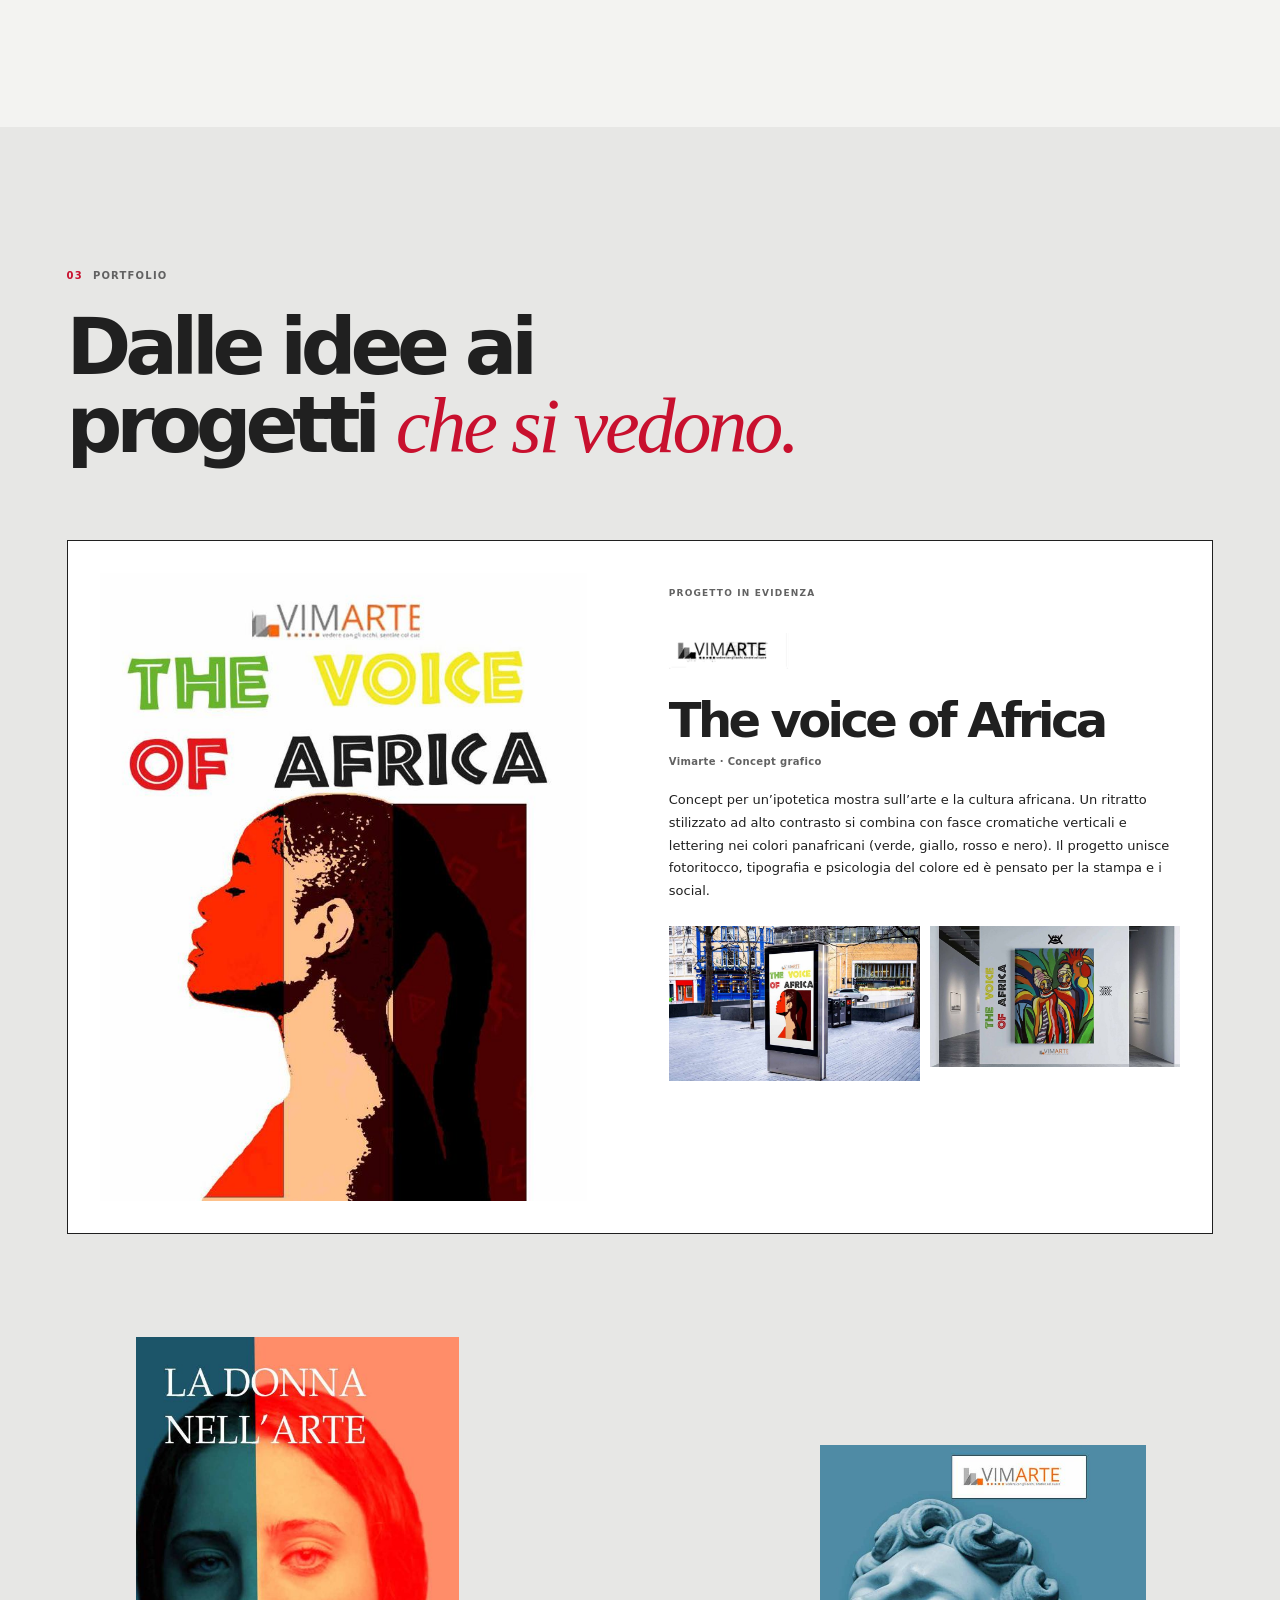
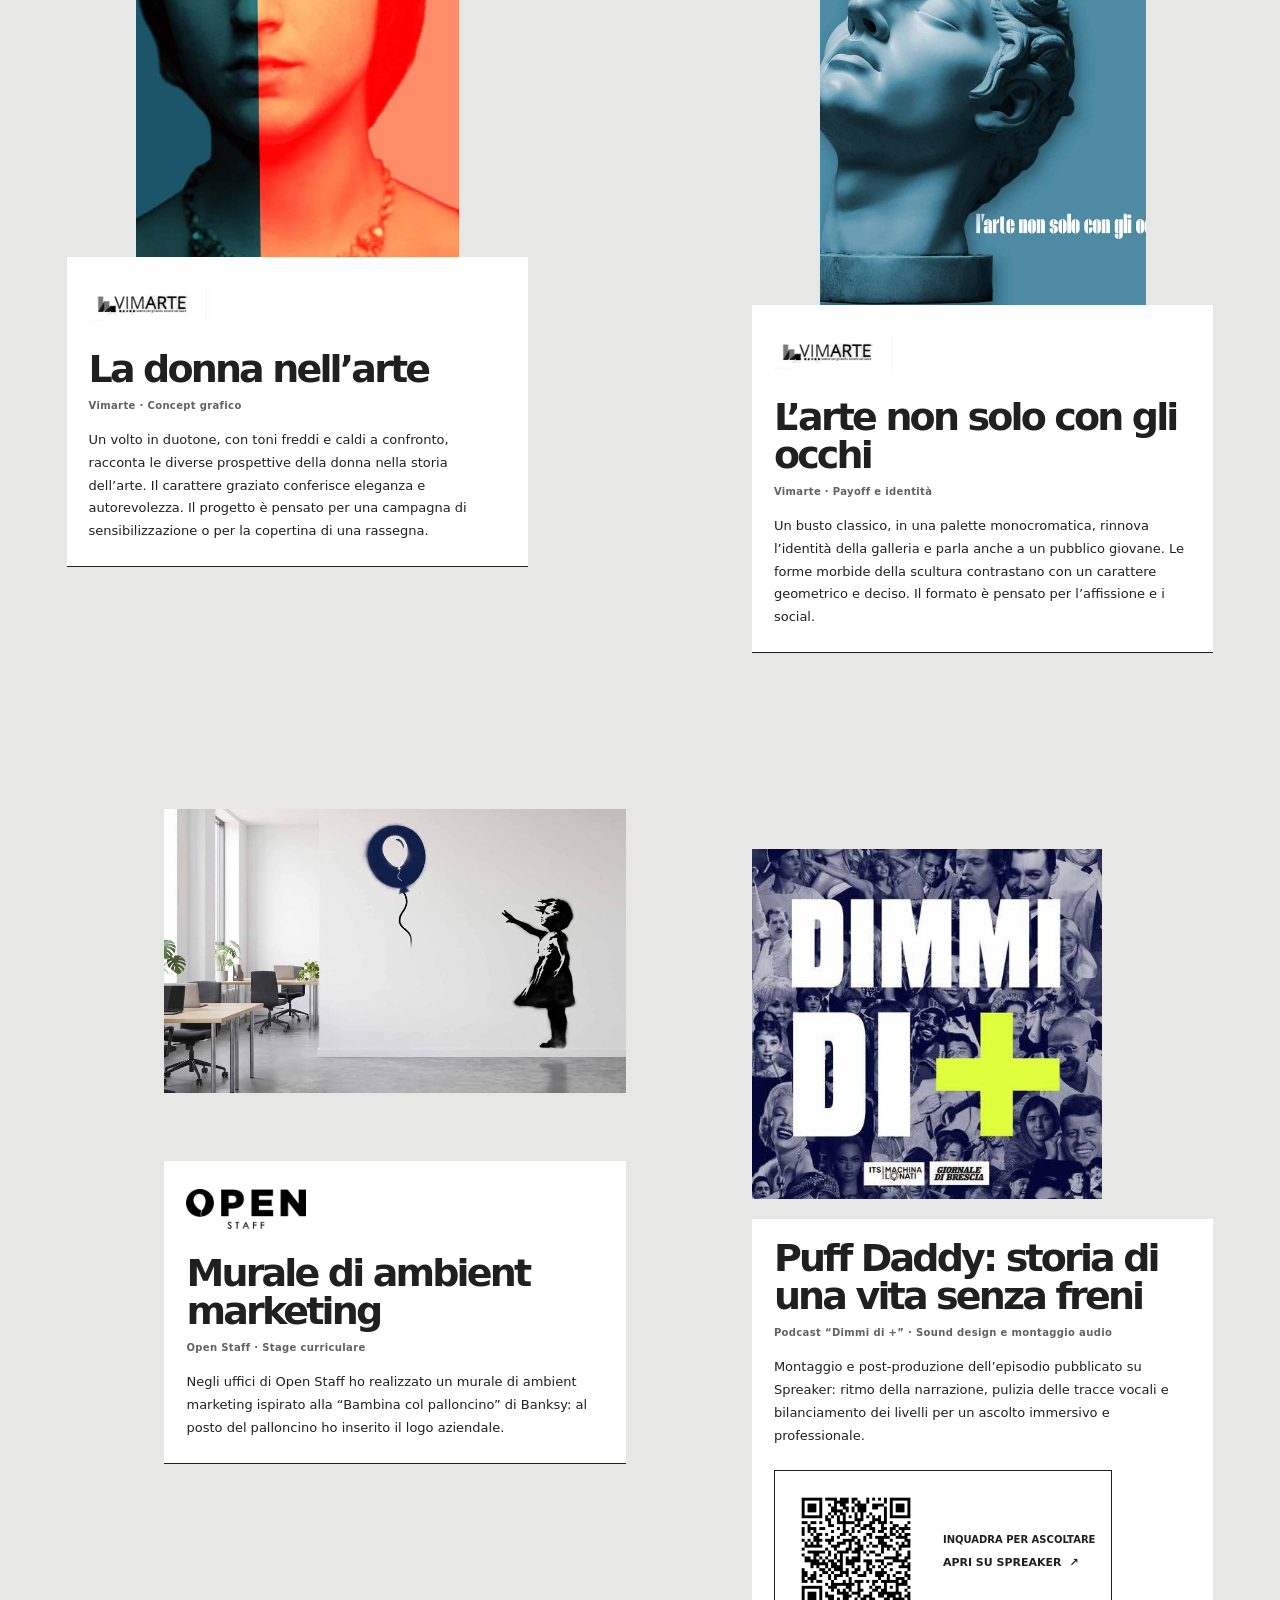
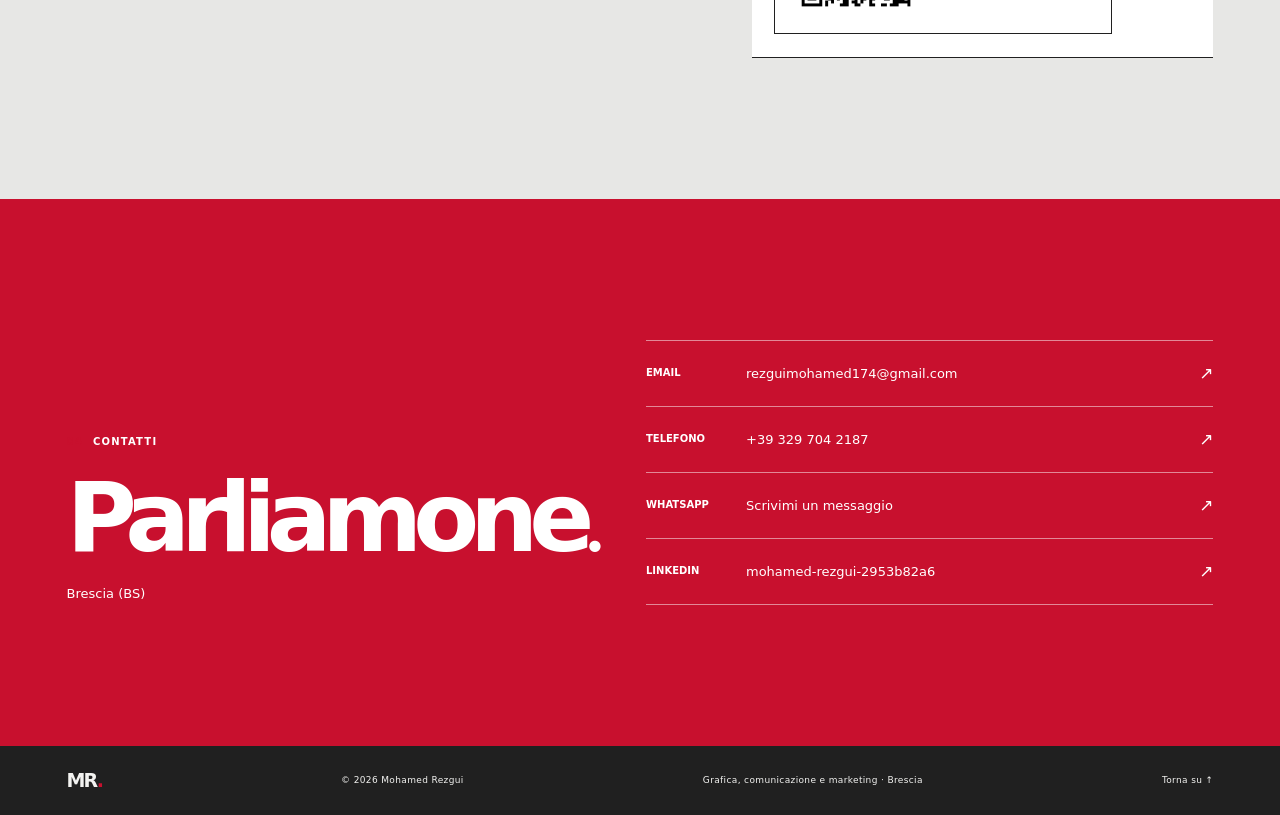
==== commit 455a3ce9: "Riduci le ripetizioni nei contenuti Co-authored-by: Copilot <223556219+Copilot@users.noreply.github." ====
--- a/index.html
+++ b/index.html
@@ -11,8 +11,8 @@
   <meta property="og:description" content="Portfolio di Mohamed Rezgui: grafica, comunicazione e marketing. Progetti, esperienze e contatti da Brescia.">
   <title>Mohamed Rezgui — Grafica, comunicazione e marketing</title>
   <link rel="icon" type="image/svg+xml" href="assets/favicon.svg">
-  <link rel="stylesheet" href="styles.css">
-  <script src="main.js" defer></script>
+  <link rel="stylesheet" href="styles.css?v=20261105-ripetizioni">
+  <script src="main.js?v=20261105-ux" defer></script>
 </head>
 <body>
   <a class="skip-link" href="#contenuto">Vai al contenuto</a>
@@ -76,7 +76,6 @@
           <div class="about-copy">
             <p>Mi sono diplomato nel 2024 come Tecnico Grafico al CFP Lonati, dove ho imparato a “sporcarmi le mani” con la suite Adobe. Facendo pratica ho capito presto che una bella grafica non basta se non c’è una strategia dietro. Per questo oggi studio Marketing e Comunicazione all’ITS Machina Lonati: voglio imparare a comunicare e vendere un’idea, non solo a disegnarla.</p>
             <p>La mia passione più grande è il design che “esce” dal monitor e diventa reale, come le grafiche per l’abbigliamento o il wrapping per veicoli. Penso al target e al messaggio che il brand deve lanciare, non solo all’estetica.</p>
-            <p>Cerco uno stage curriculare nell’ambito del mio percorso ITS in Digital Marketing &amp; Communication Manager, dove crescere nell’area marketing e contribuire con la mia autonomia operativa in ambito grafico.</p>
           </div>
           <div class="stats-grid" aria-label="Dati in sintesi">
             <div class="stat"><span class="stat-number">5</span><p>stage in comunicazione e design</p></div>
--- a/styles.css
+++ b/styles.css
@@ -1371,14 +1371,6 @@
   font-weight: 700;
 }
 
-.cv-summary {
-  max-width: 590px;
-  margin: 13px 0 0;
-  color: var(--muted);
-  font-size: 14px;
-  line-height: 1.75;
-}
-
 .cv-intro-links {
   display: flex;
   flex-wrap: wrap;
@@ -1441,29 +1433,12 @@
   text-transform: uppercase;
 }
 
-.cv-profile,
 .cv-experience,
 .cv-education,
 .cv-skills {
   padding-block: clamp(74px, 9vw, 126px);
 }
 
-.cv-profile {
-  background: var(--surface);
-}
-
-.cv-profile-grid {
-  display: grid;
-  grid-template-columns: minmax(150px, 0.38fr) minmax(0, 1fr);
-  gap: clamp(32px, 7vw, 95px);
-}
-
-.cv-profile-grid .eyebrow {
-  align-self: start;
-  margin-top: 8px;
-}
-
-.cv-profile-grid h2,
 .cv-section-head h2,
 .cv-education-grid h2,
 .cv-skills-grid h2 {
@@ -1474,7 +1449,6 @@
   line-height: 1;
 }
 
-.cv-profile-grid h2 span,
 .cv-section-head h2 span,
 .cv-education-grid h2 span,
 .cv-skills-grid h2 span {
@@ -1483,13 +1457,6 @@
   font-weight: 400;
   font-style: italic;
   letter-spacing: -0.035em;
-}
-
-.cv-profile-grid > div > p {
-  max-width: 780px;
-  margin: 25px 0 0;
-  font-size: 15px;
-  line-height: 1.8;
 }
 
 .cv-section-head {
@@ -1725,7 +1692,6 @@
     gap: 5px 16px;
   }
 
-  .cv-profile-grid,
   .cv-education-grid,
   .cv-skills-grid,
   .cv-contact-inner {
@@ -1733,11 +1699,6 @@
     gap: 25px;
   }
 
-  .cv-profile-grid .eyebrow {
-    margin-bottom: 0;
-  }
-
-  .cv-profile-grid h2,
   .cv-section-head h2,
   .cv-education-grid h2,
   .cv-skills-grid h2 {
@@ -1838,19 +1799,8 @@
 }
 
 .passion-list li {
-  display: grid;
-  grid-template-columns: 44px minmax(0, 1fr);
-  gap: 18px;
-  padding: 25px 0 30px;
+  padding: 19px 0 22px;
   border-bottom: 1px solid var(--line);
-}
-
-.passion-number {
-  padding-top: 5px;
-  color: var(--accent);
-  font-family: var(--serif);
-  font-size: 19px;
-  font-style: italic;
 }
 
 .passion-list h2 {
@@ -1858,33 +1808,19 @@
   font-size: clamp(21px, 2.4vw, 29px);
   letter-spacing: -0.05em;
   line-height: 1.15;
-}
-
-.passion-list p {
-  max-width: 470px;
-  margin: 11px 0 0;
-  color: var(--muted);
-  font-size: 13px;
-  line-height: 1.8;
 }
 
 .passion-next {
   display: flex;
   flex-wrap: wrap;
   align-items: center;
-  justify-content: space-between;
+  justify-content: flex-end;
   gap: 22px;
   margin-top: clamp(58px, 8vw, 100px);
   padding-block: 25px;
   border-top: 1px solid var(--ink);
 }
 
-.passion-next p {
-  max-width: 500px;
-  margin: 0;
-  font-size: 17px;
-}
-
 @media (max-width: 680px) {
   .passion-intro h1 {
     font-size: clamp(38px, 12vw, 65px);
